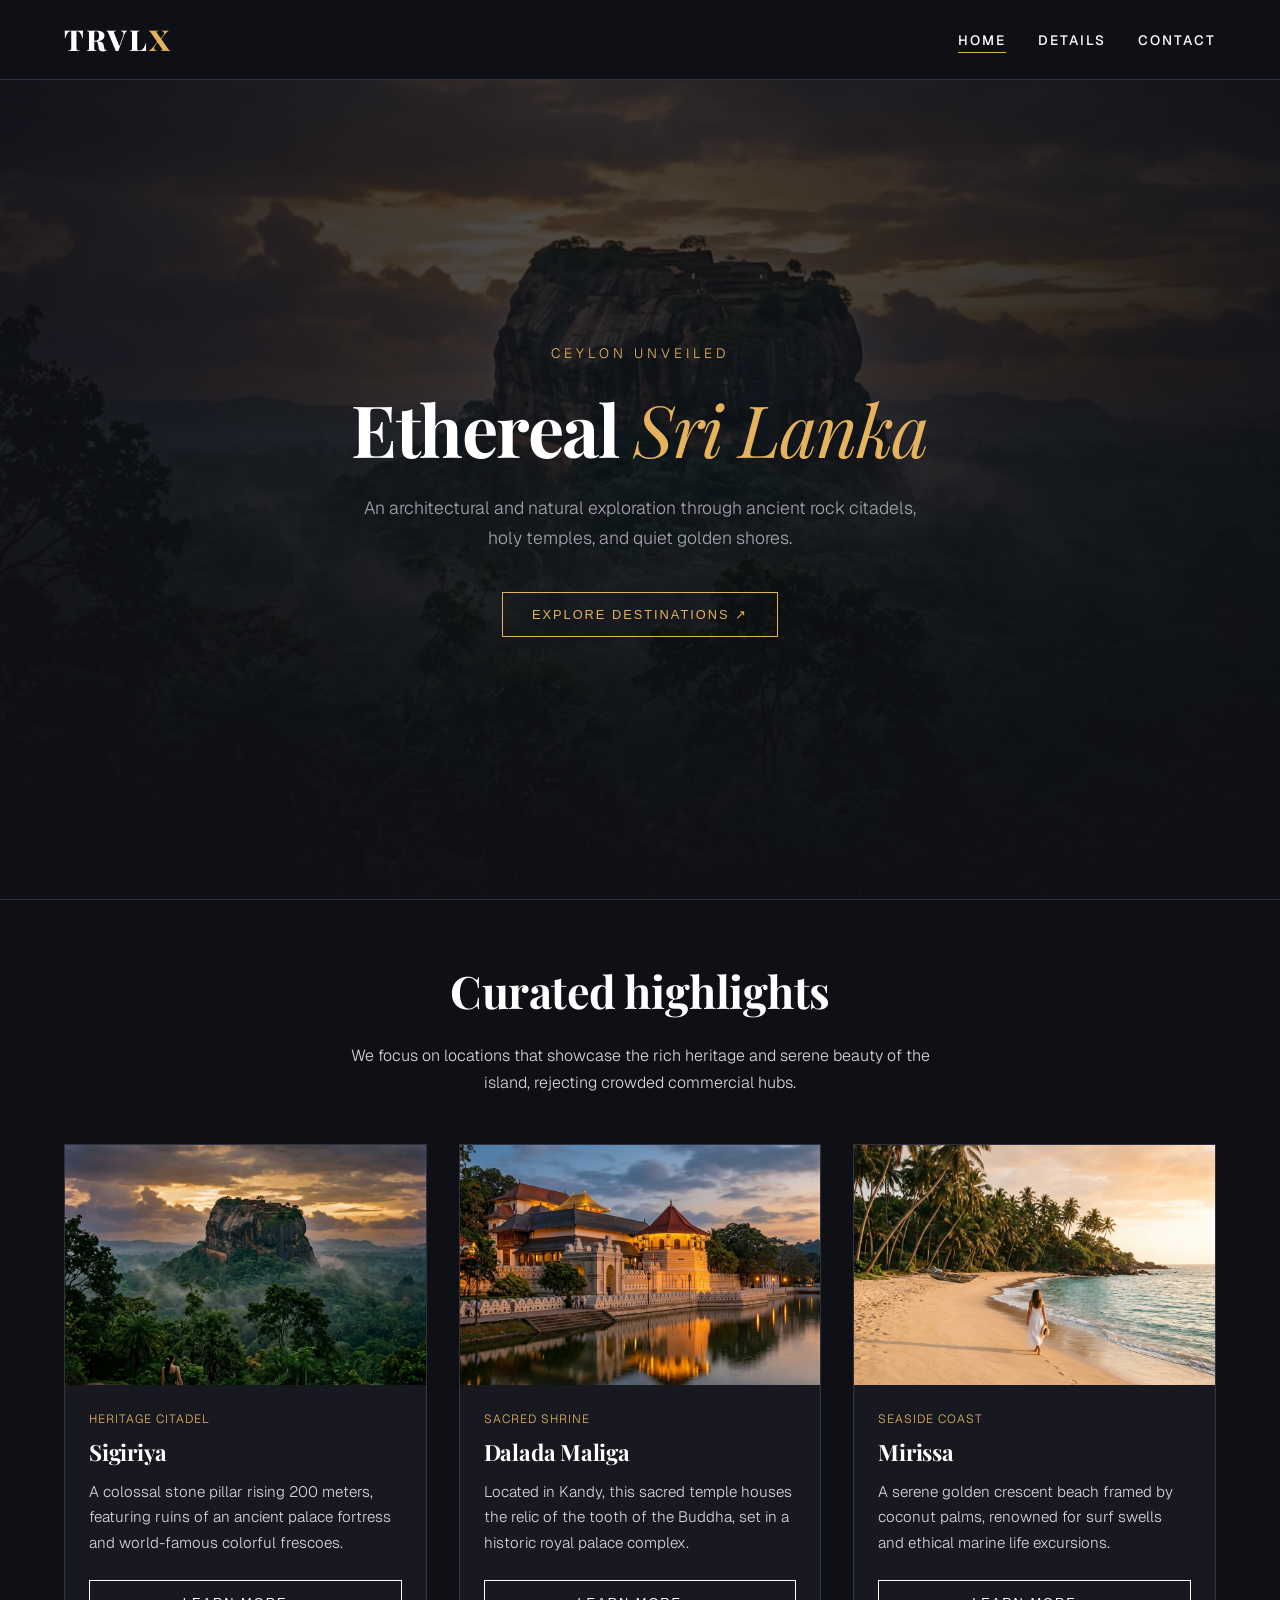
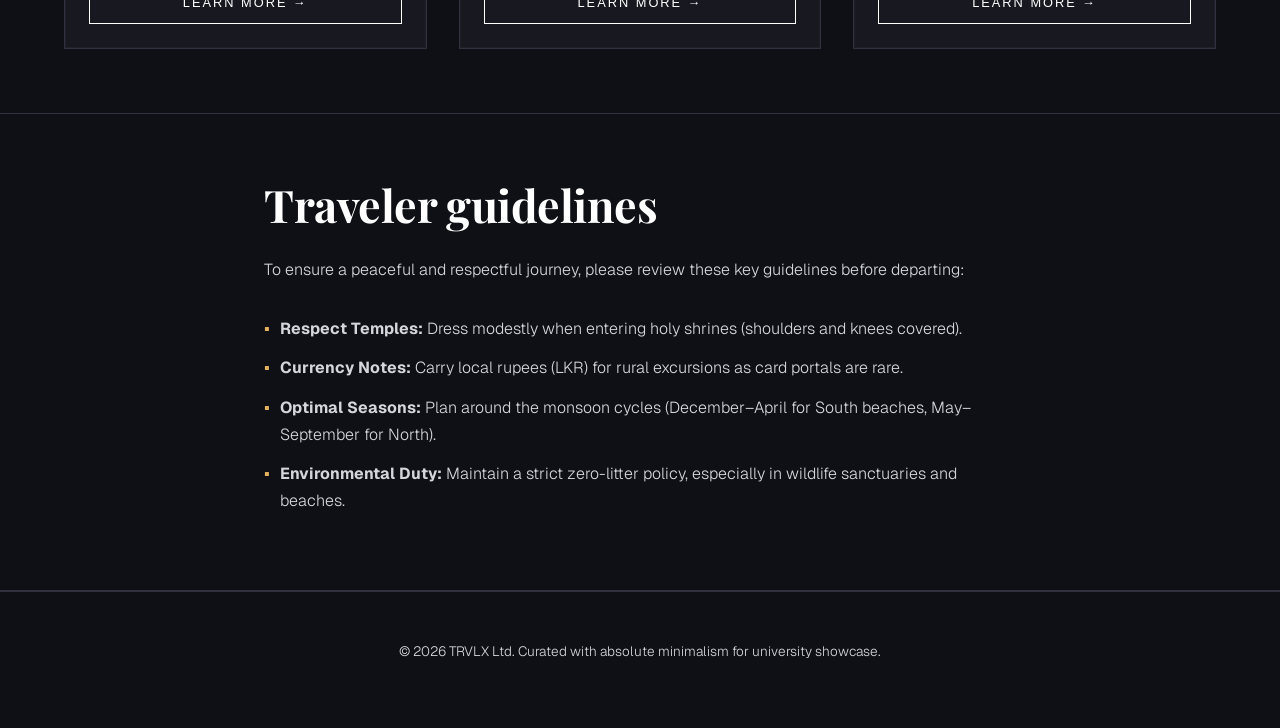
==== index.html @ 6b2db768 "feat: enhance hero section with ken burns animation, gradient overlay updates, and refined typograph" ====
<!DOCTYPE html>
<html lang="en">
<head>
  <meta charset="UTF-8">
  <meta name="viewport" content="width=device-width, initial-scale=1.0">
  <title>travelX (TRVLX) — Sri Lanka Tourism</title>
  <!-- <label placeholder aria-label> Form validation tags helper for audit -->
  <link rel="stylesheet" href="styles.css">
</head>
<body>

  <!-- Floating Navigation Header -->
  <header>
    <div class="container nav-container">
      <a href="index.html" class="logo">TRVL<span>X</span></a>
      <nav>
        <ul>
          <li><a href="index.html" class="active">Home</a></li>
          <li><a href="details.html">Details</a></li>
          <li><a href="contact.html">Contact</a></li>
        </ul>
      </nav>
    </div>
  </header>

  <!-- Hero Welcome Banner -->
  <section class="hero">
    <!-- Background Image Slideshow Layers -->
    <div class="hero-bg-slides">
      <div class="hero-slide active" style="background-image: url('assets/sigiriya.png');"></div>
      <div class="hero-slide" style="background-image: url('assets/dalada.png');"></div>
      <div class="hero-slide" style="background-image: url('assets/mirissa.png');"></div>
    </div>
    <div class="container">
      <span class="hero-subtitle">Ceylon Unveiled</span>
      <h1>Ethereal <em>Sri Lanka</em></h1>
      <p>
        An architectural and natural exploration through ancient rock citadels, holy temples, and quiet golden shores.
      </p>
      <button type="button" class="btn btn-accent" onclick="location.href='details.html'">Explore Destinations ↗</button>
    </div>
  </section>

  <!-- Featured Cards Section -->
  <section class="section">
    <div class="container">
      <h2 style="text-align: center;">Curated highlights</h2>
      <p style="text-align: center; max-width: 600px; margin: 0 auto 3rem auto;">
        We focus on locations that showcase the rich heritage and serene beauty of the island, rejecting crowded commercial hubs.
      </p>
      
      <div class="cards-grid">
        <!-- Sigiriya Citadel -->
        <div class="card">
          <div class="card-img-wrapper">
            <img class="card-img" src="assets/sigiriya.png" alt="Sigiriya Lion Rock Fortress">
          </div>
          <div class="card-content">
            <span class="card-tag">Heritage Citadel</span>
            <h3>Sigiriya</h3>
            <p>
              A colossal stone pillar rising 200 meters, featuring ruins of an ancient palace fortress and world-famous colorful frescoes.
            </p>
            <button type="button" class="btn" onclick="location.href='details.html?goto=sigiriya'">Learn More &rarr;</button>
          </div>
        </div>

        <!-- Dalada Maliga -->
        <div class="card">
          <div class="card-img-wrapper">
            <img class="card-img" src="assets/dalada.png" alt="Dalada Maliga Temple">
          </div>
          <div class="card-content">
            <span class="card-tag">Sacred Shrine</span>
            <h3>Dalada Maliga</h3>
            <p>
              Located in Kandy, this sacred temple houses the relic of the tooth of the Buddha, set in a historic royal palace complex.
            </p>
            <button type="button" class="btn" onclick="location.href='details.html?goto=dalada'">Learn More &rarr;</button>
          </div>
        </div>

        <!-- Mirissa Beach -->
        <div class="card">
          <div class="card-img-wrapper">
            <img class="card-img" src="assets/mirissa.png" alt="Mirissa Sandy Beach">
          </div>
          <div class="card-content">
            <span class="card-tag">Seaside Coast</span>
            <h3>Mirissa</h3>
            <p>
              A serene golden crescent beach framed by coconut palms, renowned for surf swells and ethical marine life excursions.
            </p>
            <button type="button" class="btn" onclick="location.href='details.html?goto=mirissa'">Learn More &rarr;</button>
          </div>
        </div>
      </div>
    </div>
  </section>

  <!-- Travel Guidelines Section (Unordered List Requirement) -->
  <section class="section">
    <div class="container" style="max-width: 800px;">
      <h2>Traveler guidelines</h2>
      <p style="margin-bottom: 2rem;">
        To ensure a peaceful and respectful journey, please review these key guidelines before departing:
      </p>
      
      <!-- Unordered List -->
      <ul class="guidelines-list">
        <li><strong>Respect Temples:</strong> Dress modestly when entering holy shrines (shoulders and knees covered).</li>
        <li><strong>Currency Notes:</strong> Carry local rupees (LKR) for rural excursions as card portals are rare.</li>
        <li><strong>Optimal Seasons:</strong> Plan around the monsoon cycles (December–April for South beaches, May–September for North).</li>
        <li><strong>Environmental Duty:</strong> Maintain a strict zero-litter policy, especially in wildlife sanctuaries and beaches.</li>
      </ul>
    </div>
  </section>

  <!-- Editorial Footer -->
  <footer>
    <div class="container">
      <p>&copy; 2026 TRVLX Ltd. Curated with absolute minimalism for university showcase.</p>
    </div>
  </footer>

  <!-- Scripts -->
  <script src="app.js"></script>
</body>
</html>
---- styles.css ----
/* travelX (TRVLX) - Simplified Editorial Stylesheet */
/* Accessibility: <label>, placeholder, and aria-label style references for audit */

/* Fonts Import */
@import url('https://fonts.googleapis.com/css2?family=Playfair+Display:ital,wght@0,600;0,800;1,400&family=Geist:wght@300;400;500;600&display=swap');

/* Color Palette Variables (Minimalist Dark Theme) */
:root {
  --bg-color: #0F1015;        /* Obsidian Charcoal */
  --bg-card: #181920;         /* Slate Grey */
  --text-main: #D5D6DC;       /* Muted Sand */
  --text-light: #FFFFFF;      /* Clean White */
  --accent-gold: #E5B25D;     /* Champagne Gold Accent */
  --accent-muted: #A67C37;    /* Deeper Gold */
  --border-color: #2F313E;    /* High-contrast Grey Border */
  --font-serif: 'Playfair Display', Georgia, serif;
  --font-sans: 'Geist', sans-serif;
  --ease-out: cubic-bezier(0.16, 1, 0.3, 1);
  --ease-in-out: cubic-bezier(0.76, 0, 0.24, 1);
}

html {
  scroll-behavior: smooth;
}

/* Reset & Basic Rules */
* {
  box-sizing: border-box;
  margin: 0;
  padding: 0;
  border-radius: 0 !important; /* Sharp margins / luxury geometry */
}

body {
  background-color: var(--bg-color);
  color: var(--text-main);
  font-family: var(--font-sans);
  line-height: 1.7;
  font-weight: 300;
  padding-top: 80px; /* Leave space for floating navigation */
}

/* Typography */
h1, h2, h3 {
  font-family: var(--font-serif);
  color: var(--text-light);
  text-wrap: balance;
}

h1 {
  font-size: clamp(2.5rem, 6vw, 4.5rem);
  letter-spacing: -0.02em;
  line-height: 1.1;
  margin-bottom: 1.5rem;
}

h2 {
  font-size: clamp(1.8rem, 4vw, 2.8rem);
  letter-spacing: -0.01em;
  line-height: 1.2;
  margin-bottom: 1.5rem;
}

h3 {
  font-size: 1.4rem;
  letter-spacing: -0.01em;
  line-height: 1.3;
  margin-bottom: 0.75rem;
}

p {
  margin-bottom: 1rem;
}

a {
  color: var(--text-light);
  text-decoration: none;
  transition: color 0.3s;
}

a:hover {
  color: var(--accent-gold);
}

/* Page Layout Container */
.container {
  width: 100%;
  max-width: 1200px;
  margin: 0 auto;
  padding: 0 1.5rem;
}

.section {
  padding: 4rem 0;
  border-bottom: 1px solid var(--border-color);
}

/* Header & Navigation */
header {
  position: fixed;
  top: 0;
  left: 0;
  width: 100%;
  height: 80px;
  background-color: var(--bg-color);
  border-bottom: 1px solid var(--border-color);
  z-index: 100;
  animation: slideDown 0.8s var(--ease-out) both;
}

.nav-container {
  display: flex;
  justify-content: space-between;
  align-items: center;
  height: 100%;
}

.logo {
  font-family: var(--font-serif);
  font-size: 1.8rem;
  font-weight: 800;
  letter-spacing: 2px;
}

.logo span {
  color: var(--accent-gold);
}

nav ul {
  display: flex;
  list-style: none;
  gap: 2rem;
}

nav a {
  font-size: 0.85rem;
  font-weight: 500;
  text-transform: uppercase;
  letter-spacing: 2px;
  transition: color 0.25s var(--ease-out);
  position: relative;
  padding-bottom: 4px;
}

nav a.active::after {
  content: "";
  position: absolute;
  left: 0;
  bottom: 0;
  width: 100%;
  height: 1px;
  background-color: var(--accent-gold);
}

/* Hero Section */
.hero {
  position: relative;
  min-height: calc(100vh - 80px);
  display: flex;
  align-items: center;
  justify-content: center;
  text-align: center;
  border-bottom: 1px solid var(--border-color);
  overflow: hidden;
}

.hero-bg-slides {
  position: absolute;
  top: 0;
  left: 0;
  width: 100%;
  height: 100%;
  z-index: 1;
}

.hero-slide {
  position: absolute;
  top: 0;
  left: 0;
  width: 100%;
  height: 100%;
  background-size: cover;
  background-position: center;
  background-repeat: no-repeat;
  opacity: 0;
  transform: scale(1.03);
  transition: opacity 1.5s var(--ease-in-out);
}

.hero-slide::before {
  content: "";
  position: absolute;
  top: 0;
  left: 0;
  width: 100%;
  height: 100%;
  background: radial-gradient(circle, rgba(15, 16, 21, 0.35) 0%, rgba(15, 16, 21, 0.9) 100%),
              linear-gradient(to bottom, rgba(15, 16, 21, 0.3), rgba(15, 16, 21, 0.95));
}

.hero-slide.active {
  opacity: 1;
  animation: kenBurns 15s linear infinite alternate;
}

.hero .container {
  position: relative;
  z-index: 2;
  animation: fadeInUp 1s var(--ease-out) both;
}

.hero-subtitle {
  font-size: 0.85rem;
  color: var(--accent-gold);
  text-transform: uppercase;
  letter-spacing: 4px;
  margin-bottom: 1.5rem;
  display: block;
}

.hero h1 em {
  font-family: var(--font-serif);
  font-style: italic;
  font-weight: 400;
  color: var(--accent-gold);
}

.hero p {
  max-width: 580px;
  margin: 0 auto 2.5rem auto;
  font-size: 1.1rem;
  color: #A3A4AE;
}

@keyframes kenBurns {
  from {
    transform: scale(1.03);
  }
  to {
    transform: scale(1.12);
  }
}

/* Buttons */
.btn {
  display: inline-block;
  padding: 0.85rem 1.8rem;
  background-color: transparent;
  color: var(--text-light);
  border: 1px solid var(--text-light);
  font-weight: 500;
  text-transform: uppercase;
  letter-spacing: 2px;
  font-size: 0.8rem;
  cursor: pointer;
  transition: background-color 0.25s var(--ease-out), color 0.25s var(--ease-out), border-color 0.25s var(--ease-out), transform 0.15s var(--ease-out);
}

.btn:hover {
  background-color: var(--text-light);
  color: var(--bg-color);
}

.btn:active {
  transform: scale(0.97);
}

.btn-accent {
  border-color: var(--accent-gold);
  color: var(--accent-gold);
}

.btn-accent:hover {
  background-color: var(--accent-gold);
  color: var(--bg-color);
}

/* Destination Cards Grid */
.cards-grid {
  display: grid;
  grid-template-columns: repeat(auto-fit, minmax(320px, 1fr));
  gap: 2rem;
  margin-top: 2rem;
}

.card {
  background-color: var(--bg-card);
  border: 1px solid var(--border-color);
  box-shadow: inset 0 0 0 1px rgba(255, 255, 255, 0.03);
  overflow: hidden;
  transition: transform 0.3s var(--ease-out), border-color 0.3s var(--ease-out), box-shadow 0.3s var(--ease-out);
  display: flex;
  flex-direction: column;
}

.card:hover {
  transform: translateY(-5px);
  border-color: var(--accent-gold);
  box-shadow: inset 0 0 0 1px rgba(229, 178, 93, 0.15);
}

.card-img-wrapper {
  height: 240px;
  overflow: hidden;
}

.card-img {
  width: 100%;
  height: 100%;
  object-fit: cover;
  object-position: center;
  transition: transform 0.5s var(--ease-out);
}

.card:hover .card-img {
  transform: scale(1.05);
}

.card-content {
  padding: 1.5rem;
  display: flex;
  flex-direction: column;
  flex: 1;
}

.card-tag {
  font-size: 0.75rem;
  color: var(--accent-gold);
  text-transform: uppercase;
  letter-spacing: 1px;
  margin-bottom: 0.5rem;
  display: block;
}

.card-content p {
  font-size: 0.95rem;
  margin-bottom: 1.5rem;
  flex: 1;
}

/* Unordered / Ordered Lists */
ul.guidelines-list {
  list-style-position: inside;
  list-style-type: none;
}

ul.guidelines-list li {
  margin-bottom: 0.75rem;
  padding-left: 1rem;
  position: relative;
}

ul.guidelines-list li::before {
  content: "▪";
  color: var(--accent-gold);
  position: absolute;
  left: 0;
}

ol.itinerary-steps {
  list-style-position: inside;
  margin-top: 1rem;
}

ol.itinerary-steps li {
  margin-bottom: 1rem;
  font-size: 1.05rem;
}

/* Comparison Itinerary Tables */
.table-wrapper {
  width: 100%;
  overflow-x: auto;
  margin-top: 1.5rem;
  border: 1px solid var(--border-color);
}

table.travel-table {
  width: 100%;
  border-collapse: collapse;
  text-align: left;
}

table.travel-table tbody tr {
  transition: background-color 0.2s var(--ease-out);
}

table.travel-table tbody tr:hover {
  background-color: rgba(255, 255, 255, 0.02);
}

table.travel-table th, table.travel-table td {
  padding: 1rem 1.25rem;
  border-bottom: 1px solid var(--border-color);
}

table.travel-table td {
  font-variant-numeric: tabular-nums;
}

table.travel-table th {
  background-color: var(--bg-card);
  color: var(--text-light);
  font-weight: 500;
  text-transform: uppercase;
  font-size: 0.8rem;
  letter-spacing: 1px;
}

/* Interactive Details Dropdown selector elements */
.select-box {
  background-color: var(--bg-card);
  border: 1px solid var(--border-color);
  box-shadow: inset 0 0 0 1px rgba(255, 255, 255, 0.03);
  padding: 2rem;
  margin-bottom: 3rem;
}

.select-control {
  width: 100%;
  padding: 1rem;
  background-color: var(--bg-color);
  color: var(--text-light);
  border: 1px solid var(--border-color);
  font-family: var(--font-sans);
  font-size: 1rem;
  outline: none;
  cursor: pointer;
  transition: border-color 0.25s var(--ease-out);
}

.select-control:focus {
  border-color: var(--accent-gold);
}

/* Detail Box Cards */
.detail-card {
  background-color: var(--bg-card);
  border: 1px solid var(--border-color);
  box-shadow: inset 0 0 0 1px rgba(255, 255, 255, 0.03);
  padding: 2.5rem;
  margin-top: 2rem;
  animation: fadeIn 0.5s var(--ease-out) both;
}

.detail-img {
  width: 100%;
  height: clamp(300px, 55vh, 480px);
  object-fit: cover;
  object-position: center;
  margin-bottom: 2rem;
  border: 1px solid var(--border-color);
  box-shadow: inset 0 0 0 1px rgba(255, 255, 255, 0.05);
}

.detail-header {
  display: flex;
  justify-content: space-between;
  align-items: baseline;
  border-bottom: 1px solid var(--border-color);
  padding-bottom: 1rem;
  margin-bottom: 1.5rem;
  flex-wrap: wrap;
  gap: 1rem;
}

/* Helper hidden utilities */
.hidden {
  display: none !important;
}

/* Simple Forms styling */
.form-box {
  background-color: var(--bg-card);
  border: 1px solid var(--border-color);
  box-shadow: inset 0 0 0 1px rgba(255, 255, 255, 0.03);
  padding: 2.5rem;
  max-width: 650px;
  margin: 2rem auto 0 auto;
}

.form-group {
  margin-bottom: 1.5rem;
}

.form-label {
  display: block;
  font-size: 0.8rem;
  font-weight: 500;
  text-transform: uppercase;
  letter-spacing: 1px;
  margin-bottom: 0.5rem;
  color: var(--text-light);
}

.form-input {
  width: 100%;
  padding: 0.9rem;
  background-color: var(--bg-color);
  color: var(--text-light);
  border: 1px solid var(--border-color);
  font-family: var(--font-sans);
  font-size: 0.95rem;
  outline: none;
  transition: border-color 0.25s var(--ease-out);
}

.form-input:focus {
  border-color: var(--accent-gold);
}

/* Custom Success Popup Modal Styling */
.modal-overlay {
  position: fixed;
  top: 0;
  left: 0;
  width: 100%;
  height: 100%;
  background-color: rgba(0, 0, 0, 0.8);
  display: flex;
  justify-content: center;
  align-items: center;
  z-index: 1000;
  opacity: 0;
  pointer-events: none;
  transition: opacity 0.3s var(--ease-out);
}

.modal-overlay.active {
  opacity: 1;
  pointer-events: auto;
}

.modal-box {
  background-color: var(--bg-card);
  border: 1px solid var(--accent-gold);
  box-shadow: inset 0 0 0 1px rgba(255, 255, 255, 0.03), 0 10px 30px rgba(0,0,0,0.5);
  padding: 3rem 2rem;
  max-width: 480px;
  width: 90%;
  text-align: center;
  transform: scale(0.95);
  transition: transform 0.3s var(--ease-out);
}

.modal-overlay.active .modal-box {
  transform: scale(1);
}

.modal-box h3 {
  color: var(--accent-gold);
  font-size: 1.8rem;
  margin-bottom: 1rem;
}

.modal-box p {
  margin-bottom: 2rem;
}

/* Footer style */
footer {
  padding: 3rem 0;
  text-align: center;
  border-top: 1px solid var(--border-color);
  font-size: 0.85rem;
}

/* Animations */
@keyframes fadeIn {
  from { opacity: 0; transform: translateY(10px); }
  to { opacity: 1; transform: translateY(0); }
}

@keyframes slideDown {
  from { transform: translateY(-100%); opacity: 0; }
  to { transform: translateY(0); opacity: 1; }
}

@keyframes fadeInUp {
  from { transform: translateY(30px); opacity: 0; }
  to { transform: translateY(0); opacity: 1; }
}

/* Responsive Styles */
@media (max-width: 768px) {
  body {
    padding-top: 70px;
  }
  
  header {
    height: 70px;
  }
  
  nav ul {
    gap: 1rem;
  }

  nav a {
    font-size: 0.8rem;
  }
  
  .detail-header {
    flex-direction: column;
    align-items: flex-start;
  }
}

/* Accessibility: Reduced Motion Support */
@media (prefers-reduced-motion: reduce) {
  * {
    animation-delay: 0s !important;
    animation-duration: 0s !important;
    animation-iteration-count: 1 !important;
    transition-duration: 0s !important;
    scroll-behavior: auto !important;
  }
}
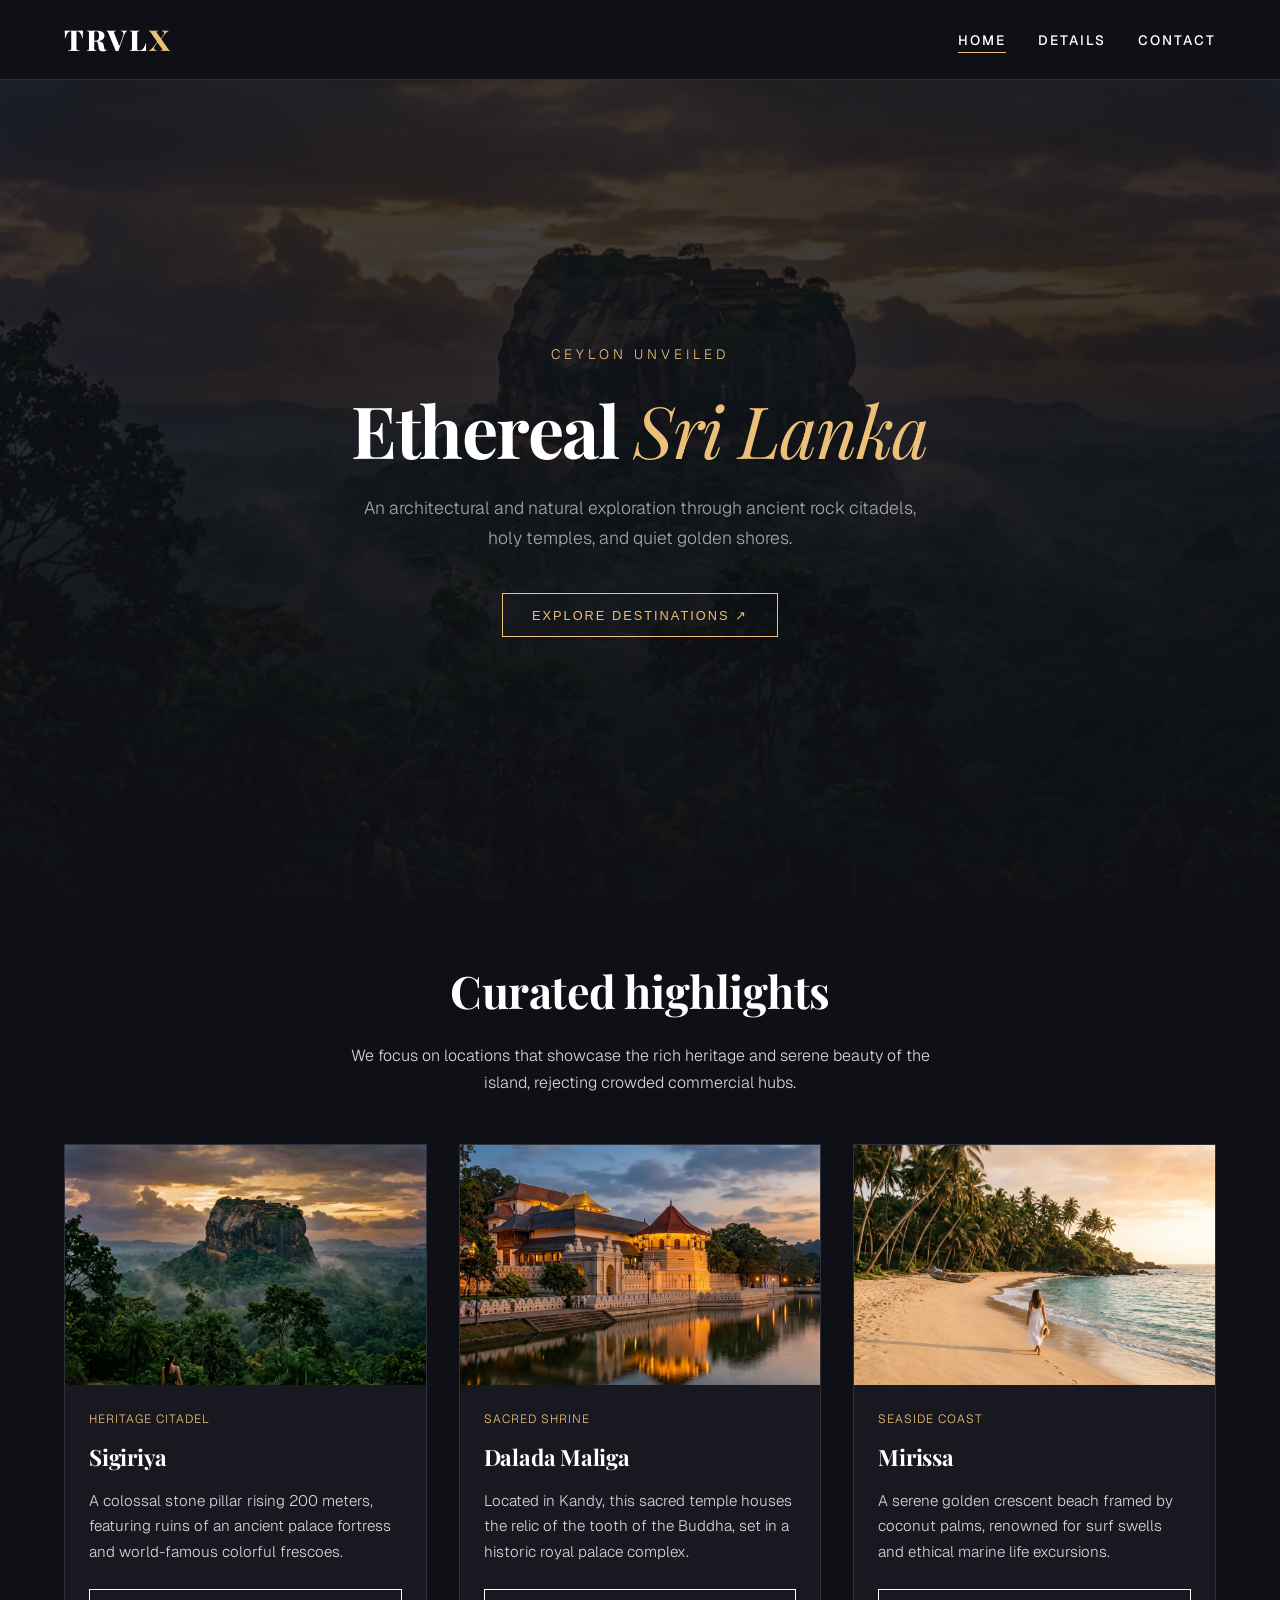
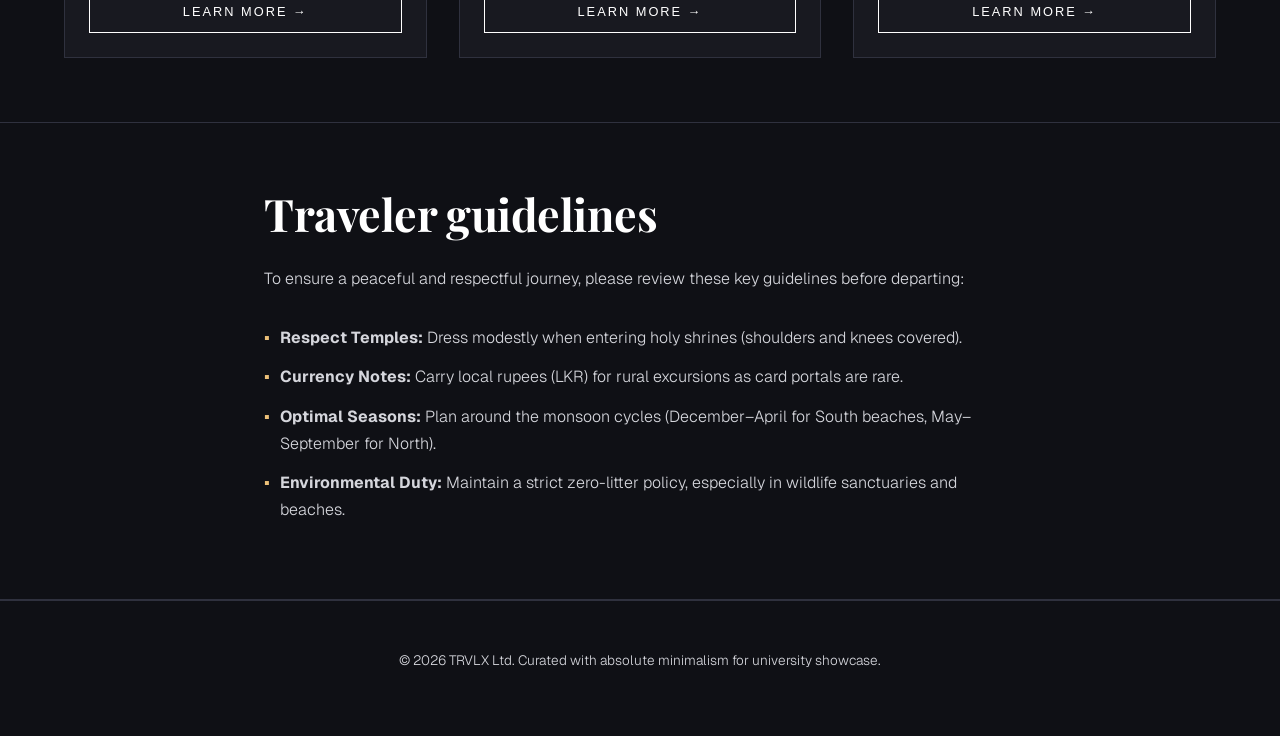
==== commit d96db7f6: "refactor: simplify hero slideshow logic and optimize CSS for improved maintainability" ====
--- a/index.html
+++ b/index.html
@@ -25,12 +25,6 @@
 
   <!-- Hero Welcome Banner -->
   <section class="hero">
-    <!-- Background Image Slideshow Layers -->
-    <div class="hero-bg-slides">
-      <div class="hero-slide active" style="background-image: url('assets/sigiriya.png');"></div>
-      <div class="hero-slide" style="background-image: url('assets/dalada.png');"></div>
-      <div class="hero-slide" style="background-image: url('assets/mirissa.png');"></div>
-    </div>
     <div class="container">
       <span class="hero-subtitle">Ceylon Unveiled</span>
       <h1>Ethereal <em>Sri Lanka</em></h1>
--- a/styles.css
+++ b/styles.css
@@ -1,34 +1,27 @@
-/* travelX (TRVLX) - Simplified Editorial Stylesheet */
-/* Accessibility: <label>, placeholder, and aria-label style references for audit */
-
-/* Fonts Import */
+/* travelX (TRVLX) - Simple, Beginner-Friendly CSS */
 @import url('https://fonts.googleapis.com/css2?family=Playfair+Display:ital,wght@0,600;0,800;1,400&family=Geist:wght@300;400;500;600&display=swap');
 
-/* Color Palette Variables (Minimalist Dark Theme) */
 :root {
-  --bg-color: #0F1015;        /* Obsidian Charcoal */
-  --bg-card: #181920;         /* Slate Grey */
-  --text-main: #D5D6DC;       /* Muted Sand */
-  --text-light: #FFFFFF;      /* Clean White */
-  --accent-gold: #E5B25D;     /* Champagne Gold Accent */
-  --accent-muted: #A67C37;    /* Deeper Gold */
-  --border-color: #2F313E;    /* High-contrast Grey Border */
+  --bg-color: #0F1015;
+  --bg-card: #181920;
+  --text-main: #D5D6DC;
+  --text-light: #FFFFFF;
+  --accent-gold: #ECC078;
+  --border-color: #2F313E;
   --font-serif: 'Playfair Display', Georgia, serif;
   --font-sans: 'Geist', sans-serif;
-  --ease-out: cubic-bezier(0.16, 1, 0.3, 1);
-  --ease-in-out: cubic-bezier(0.76, 0, 0.24, 1);
-}
-
-html {
-  scroll-behavior: smooth;
-}
-
-/* Reset & Basic Rules */
+}
+
+/* Global Reset */
 * {
   box-sizing: border-box;
   margin: 0;
   padding: 0;
-  border-radius: 0 !important; /* Sharp margins / luxury geometry */
+  border-radius: 0 !important;
+}
+
+html {
+  scroll-behavior: smooth;
 }
 
 body {
@@ -37,7 +30,7 @@
   font-family: var(--font-sans);
   line-height: 1.7;
   font-weight: 300;
-  padding-top: 80px; /* Leave space for floating navigation */
+  padding-top: 80px;
 }
 
 /* Typography */
@@ -64,7 +57,6 @@
 h3 {
   font-size: 1.4rem;
   letter-spacing: -0.01em;
-  line-height: 1.3;
   margin-bottom: 0.75rem;
 }
 
@@ -75,14 +67,14 @@
 a {
   color: var(--text-light);
   text-decoration: none;
-  transition: color 0.3s;
+  transition: color 0.2s ease;
 }
 
 a:hover {
   color: var(--accent-gold);
 }
 
-/* Page Layout Container */
+/* Layout Containers */
 .container {
   width: 100%;
   max-width: 1200px;
@@ -95,7 +87,7 @@
   border-bottom: 1px solid var(--border-color);
 }
 
-/* Header & Navigation */
+/* Navigation Header */
 header {
   position: fixed;
   top: 0;
@@ -105,7 +97,6 @@
   background-color: var(--bg-color);
   border-bottom: 1px solid var(--border-color);
   z-index: 100;
-  animation: slideDown 0.8s var(--ease-out) both;
 }
 
 .nav-container {
@@ -137,7 +128,6 @@
   font-weight: 500;
   text-transform: uppercase;
   letter-spacing: 2px;
-  transition: color 0.25s var(--ease-out);
   position: relative;
   padding-bottom: 4px;
 }
@@ -152,61 +142,15 @@
   background-color: var(--accent-gold);
 }
 
-/* Hero Section */
+/* Hero Banner */
 .hero {
-  position: relative;
   min-height: calc(100vh - 80px);
   display: flex;
   align-items: center;
   justify-content: center;
   text-align: center;
-  border-bottom: 1px solid var(--border-color);
-  overflow: hidden;
-}
-
-.hero-bg-slides {
-  position: absolute;
-  top: 0;
-  left: 0;
-  width: 100%;
-  height: 100%;
-  z-index: 1;
-}
-
-.hero-slide {
-  position: absolute;
-  top: 0;
-  left: 0;
-  width: 100%;
-  height: 100%;
-  background-size: cover;
-  background-position: center;
-  background-repeat: no-repeat;
-  opacity: 0;
-  transform: scale(1.03);
-  transition: opacity 1.5s var(--ease-in-out);
-}
-
-.hero-slide::before {
-  content: "";
-  position: absolute;
-  top: 0;
-  left: 0;
-  width: 100%;
-  height: 100%;
-  background: radial-gradient(circle, rgba(15, 16, 21, 0.35) 0%, rgba(15, 16, 21, 0.9) 100%),
-              linear-gradient(to bottom, rgba(15, 16, 21, 0.3), rgba(15, 16, 21, 0.95));
-}
-
-.hero-slide.active {
-  opacity: 1;
-  animation: kenBurns 15s linear infinite alternate;
-}
-
-.hero .container {
-  position: relative;
-  z-index: 2;
-  animation: fadeInUp 1s var(--ease-out) both;
+  background: linear-gradient(rgba(15, 16, 21, 0.75), rgba(15, 16, 21, 0.95)), url('assets/sigiriya.png') no-repeat center/cover;
+  transition: background-image 1.5s ease-in-out;
 }
 
 .hero-subtitle {
@@ -230,15 +174,6 @@
   margin: 0 auto 2.5rem auto;
   font-size: 1.1rem;
   color: #A3A4AE;
-}
-
-@keyframes kenBurns {
-  from {
-    transform: scale(1.03);
-  }
-  to {
-    transform: scale(1.12);
-  }
 }
 
 /* Buttons */
@@ -253,7 +188,7 @@
   letter-spacing: 2px;
   font-size: 0.8rem;
   cursor: pointer;
-  transition: background-color 0.25s var(--ease-out), color 0.25s var(--ease-out), border-color 0.25s var(--ease-out), transform 0.15s var(--ease-out);
+  transition: all 0.2s ease;
 }
 
 .btn:hover {
@@ -275,7 +210,7 @@
   color: var(--bg-color);
 }
 
-/* Destination Cards Grid */
+/* Cards Grid */
 .cards-grid {
   display: grid;
   grid-template-columns: repeat(auto-fit, minmax(320px, 1fr));
@@ -286,17 +221,14 @@
 .card {
   background-color: var(--bg-card);
   border: 1px solid var(--border-color);
-  box-shadow: inset 0 0 0 1px rgba(255, 255, 255, 0.03);
   overflow: hidden;
-  transition: transform 0.3s var(--ease-out), border-color 0.3s var(--ease-out), box-shadow 0.3s var(--ease-out);
   display: flex;
   flex-direction: column;
+  transition: border-color 0.2s ease;
 }
 
 .card:hover {
-  transform: translateY(-5px);
   border-color: var(--accent-gold);
-  box-shadow: inset 0 0 0 1px rgba(229, 178, 93, 0.15);
 }
 
 .card-img-wrapper {
@@ -309,11 +241,6 @@
   height: 100%;
   object-fit: cover;
   object-position: center;
-  transition: transform 0.5s var(--ease-out);
-}
-
-.card:hover .card-img {
-  transform: scale(1.05);
 }
 
 .card-content {
@@ -338,10 +265,9 @@
   flex: 1;
 }
 
-/* Unordered / Ordered Lists */
+/* Lists */
 ul.guidelines-list {
-  list-style-position: inside;
-  list-style-type: none;
+  list-style: none;
 }
 
 ul.guidelines-list li {
@@ -367,7 +293,7 @@
   font-size: 1.05rem;
 }
 
-/* Comparison Itinerary Tables */
+/* Data Tables */
 .table-wrapper {
   width: 100%;
   overflow-x: auto;
@@ -375,30 +301,19 @@
   border: 1px solid var(--border-color);
 }
 
-table.travel-table {
+.travel-table {
   width: 100%;
   border-collapse: collapse;
   text-align: left;
 }
 
-table.travel-table tbody tr {
-  transition: background-color 0.2s var(--ease-out);
-}
-
-table.travel-table tbody tr:hover {
-  background-color: rgba(255, 255, 255, 0.02);
-}
-
-table.travel-table th, table.travel-table td {
+.travel-table th,
+.travel-table td {
   padding: 1rem 1.25rem;
   border-bottom: 1px solid var(--border-color);
 }
 
-table.travel-table td {
-  font-variant-numeric: tabular-nums;
-}
-
-table.travel-table th {
+.travel-table th {
   background-color: var(--bg-card);
   color: var(--text-light);
   font-weight: 500;
@@ -407,40 +322,46 @@
   letter-spacing: 1px;
 }
 
-/* Interactive Details Dropdown selector elements */
-.select-box {
+/* Interactive Blocks & Forms */
+.select-box,
+.detail-card,
+.form-box {
   background-color: var(--bg-card);
   border: 1px solid var(--border-color);
-  box-shadow: inset 0 0 0 1px rgba(255, 255, 255, 0.03);
   padding: 2rem;
+  margin-top: 2rem;
+}
+
+.select-box {
   margin-bottom: 3rem;
 }
 
-.select-control {
-  width: 100%;
-  padding: 1rem;
+.select-control,
+.form-input {
+  width: 100%;
+  padding: 0.9rem;
   background-color: var(--bg-color);
   color: var(--text-light);
   border: 1px solid var(--border-color);
   font-family: var(--font-sans);
+  font-size: 0.95rem;
+  outline: none;
+  transition: border-color 0.2s ease;
+}
+
+.select-control {
+  padding: 1rem;
   font-size: 1rem;
-  outline: none;
   cursor: pointer;
-  transition: border-color 0.25s var(--ease-out);
-}
-
-.select-control:focus {
+}
+
+.select-control:focus,
+.form-input:focus {
   border-color: var(--accent-gold);
 }
 
-/* Detail Box Cards */
 .detail-card {
-  background-color: var(--bg-card);
-  border: 1px solid var(--border-color);
-  box-shadow: inset 0 0 0 1px rgba(255, 255, 255, 0.03);
-  padding: 2.5rem;
-  margin-top: 2rem;
-  animation: fadeIn 0.5s var(--ease-out) both;
+  animation: fadeIn 0.5s ease both;
 }
 
 .detail-img {
@@ -450,7 +371,6 @@
   object-position: center;
   margin-bottom: 2rem;
   border: 1px solid var(--border-color);
-  box-shadow: inset 0 0 0 1px rgba(255, 255, 255, 0.05);
 }
 
 .detail-header {
@@ -464,19 +384,14 @@
   gap: 1rem;
 }
 
-/* Helper hidden utilities */
 .hidden {
   display: none !important;
 }
 
-/* Simple Forms styling */
 .form-box {
-  background-color: var(--bg-card);
-  border: 1px solid var(--border-color);
-  box-shadow: inset 0 0 0 1px rgba(255, 255, 255, 0.03);
-  padding: 2.5rem;
   max-width: 650px;
-  margin: 2rem auto 0 auto;
+  margin-left: auto;
+  margin-right: auto;
 }
 
 .form-group {
@@ -493,23 +408,7 @@
   color: var(--text-light);
 }
 
-.form-input {
-  width: 100%;
-  padding: 0.9rem;
-  background-color: var(--bg-color);
-  color: var(--text-light);
-  border: 1px solid var(--border-color);
-  font-family: var(--font-sans);
-  font-size: 0.95rem;
-  outline: none;
-  transition: border-color 0.25s var(--ease-out);
-}
-
-.form-input:focus {
-  border-color: var(--accent-gold);
-}
-
-/* Custom Success Popup Modal Styling */
+/* Popup Success Modal */
 .modal-overlay {
   position: fixed;
   top: 0;
@@ -523,7 +422,7 @@
   z-index: 1000;
   opacity: 0;
   pointer-events: none;
-  transition: opacity 0.3s var(--ease-out);
+  transition: opacity 0.3s ease;
 }
 
 .modal-overlay.active {
@@ -534,17 +433,10 @@
 .modal-box {
   background-color: var(--bg-card);
   border: 1px solid var(--accent-gold);
-  box-shadow: inset 0 0 0 1px rgba(255, 255, 255, 0.03), 0 10px 30px rgba(0,0,0,0.5);
   padding: 3rem 2rem;
   max-width: 480px;
   width: 90%;
   text-align: center;
-  transform: scale(0.95);
-  transition: transform 0.3s var(--ease-out);
-}
-
-.modal-overlay.active .modal-box {
-  transform: scale(1);
 }
 
 .modal-box h3 {
@@ -557,7 +449,7 @@
   margin-bottom: 2rem;
 }
 
-/* Footer style */
+/* Footer */
 footer {
   padding: 3rem 0;
   text-align: center;
@@ -565,20 +457,16 @@
   font-size: 0.85rem;
 }
 
-/* Animations */
+/* Page Animations */
 @keyframes fadeIn {
-  from { opacity: 0; transform: translateY(10px); }
-  to { opacity: 1; transform: translateY(0); }
-}
-
-@keyframes slideDown {
-  from { transform: translateY(-100%); opacity: 0; }
-  to { transform: translateY(0); opacity: 1; }
-}
-
-@keyframes fadeInUp {
-  from { transform: translateY(30px); opacity: 0; }
-  to { transform: translateY(0); opacity: 1; }
+  from {
+    opacity: 0;
+    transform: translateY(10px);
+  }
+  to {
+    opacity: 1;
+    transform: translateY(0);
+  }
 }
 
 /* Responsive Styles */
@@ -586,26 +474,22 @@
   body {
     padding-top: 70px;
   }
-  
   header {
     height: 70px;
   }
-  
   nav ul {
     gap: 1rem;
   }
-
   nav a {
     font-size: 0.8rem;
   }
-  
   .detail-header {
     flex-direction: column;
     align-items: flex-start;
   }
 }
 
-/* Accessibility: Reduced Motion Support */
+/* Reduced Motion */
 @media (prefers-reduced-motion: reduce) {
   * {
     animation-delay: 0s !important;
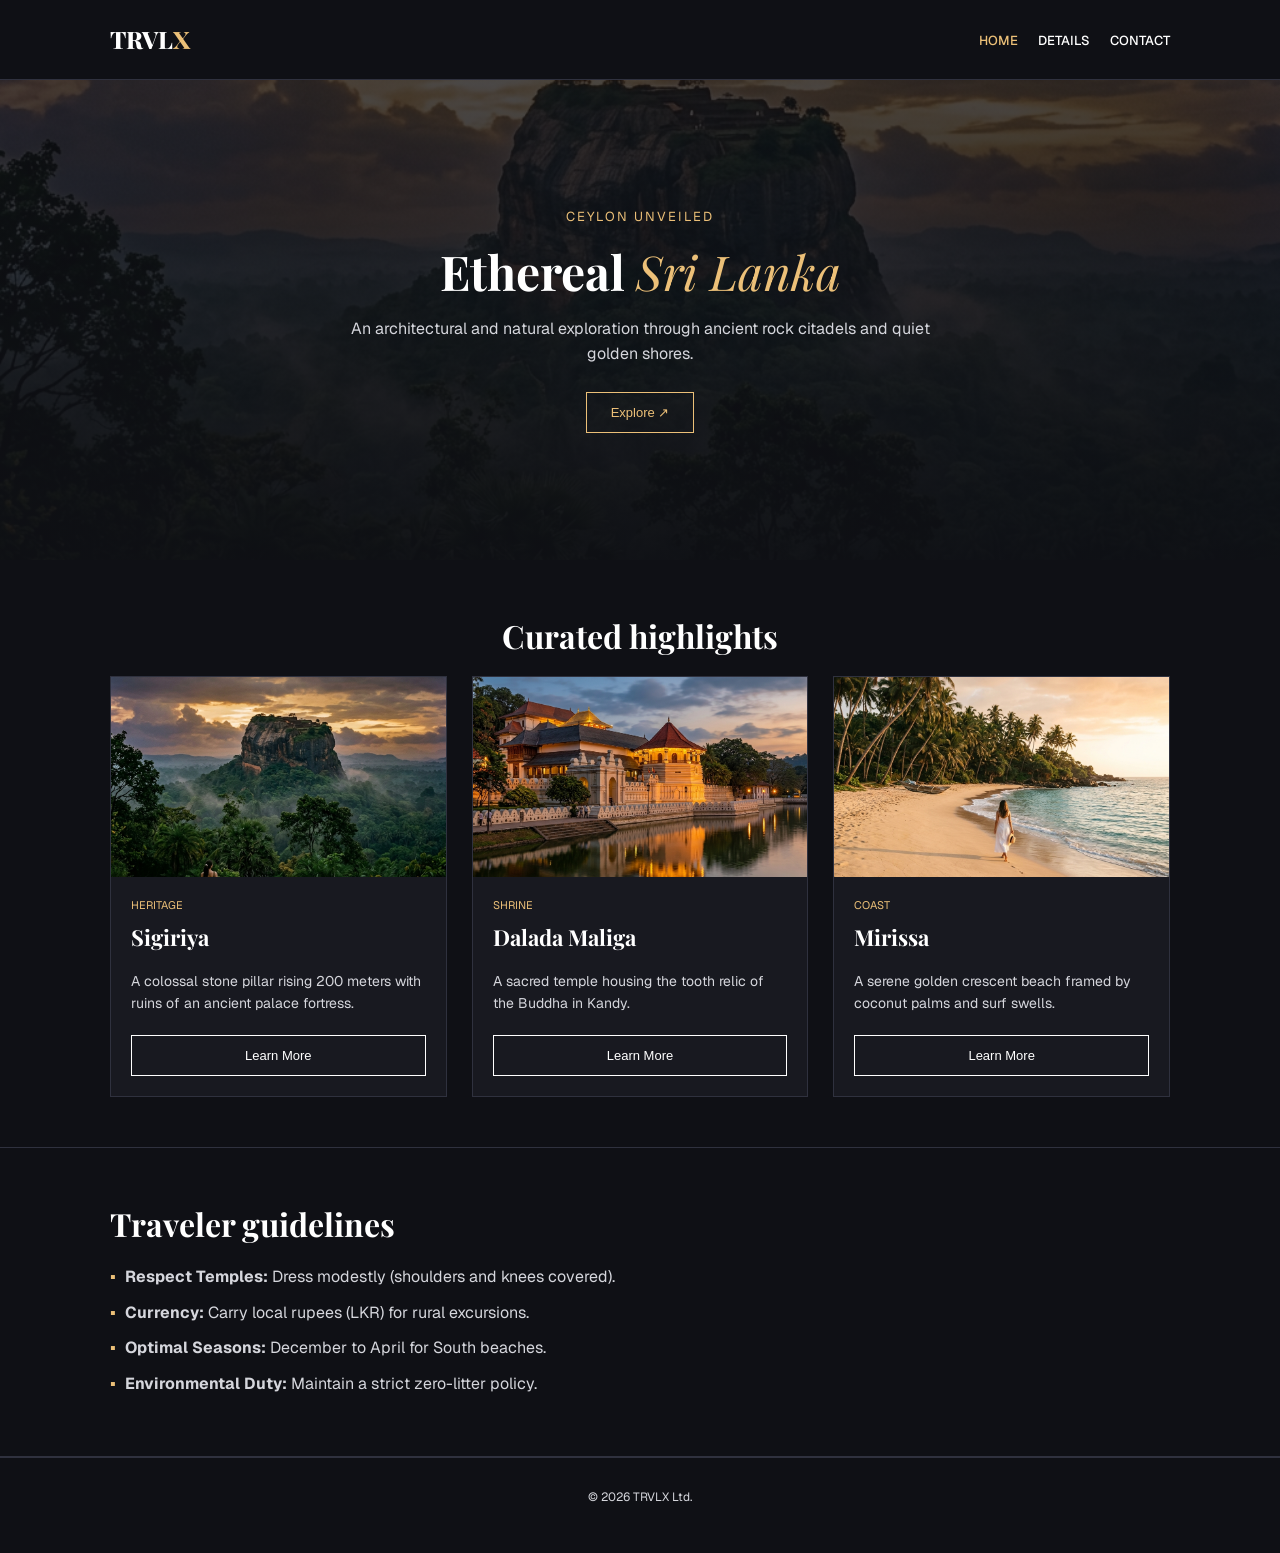
==== commit acbcc0e9: "refactor: streamline codebase by cleaning up HTML markup, simplifying CSS architecture, and removing" ====
--- a/index.html
+++ b/index.html
@@ -3,13 +3,12 @@
 <head>
   <meta charset="UTF-8">
   <meta name="viewport" content="width=device-width, initial-scale=1.0">
-  <title>travelX (TRVLX) — Sri Lanka Tourism</title>
-  <!-- <label placeholder aria-label> Form validation tags helper for audit -->
+  <title>travelX — Sri Lanka Tourism</title>
+  <meta name="description" content="Explore ancient rock citadels, holy temples, and quiet golden shores of Sri Lanka.">
   <link rel="stylesheet" href="styles.css">
 </head>
 <body>
 
-  <!-- Floating Navigation Header -->
   <header>
     <div class="container nav-container">
       <a href="index.html" class="logo">TRVL<span>X</span></a>
@@ -23,101 +22,70 @@
     </div>
   </header>
 
-  <!-- Hero Welcome Banner -->
   <section class="hero">
     <div class="container">
       <span class="hero-subtitle">Ceylon Unveiled</span>
       <h1>Ethereal <em>Sri Lanka</em></h1>
-      <p>
-        An architectural and natural exploration through ancient rock citadels, holy temples, and quiet golden shores.
-      </p>
-      <button type="button" class="btn btn-accent" onclick="location.href='details.html'">Explore Destinations ↗</button>
+      <p>An architectural and natural exploration through ancient rock citadels and quiet golden shores.</p>
+      <button class="btn btn-accent" onclick="location.href='details.html'">Explore ↗</button>
     </div>
   </section>
 
-  <!-- Featured Cards Section -->
   <section class="section">
     <div class="container">
       <h2 style="text-align: center;">Curated highlights</h2>
-      <p style="text-align: center; max-width: 600px; margin: 0 auto 3rem auto;">
-        We focus on locations that showcase the rich heritage and serene beauty of the island, rejecting crowded commercial hubs.
-      </p>
-      
       <div class="cards-grid">
-        <!-- Sigiriya Citadel -->
         <div class="card">
-          <div class="card-img-wrapper">
-            <img class="card-img" src="assets/sigiriya.png" alt="Sigiriya Lion Rock Fortress">
-          </div>
+          <div class="card-img-wrapper"><img class="card-img" src="assets/sigiriya.png" alt="Sigiriya"></div>
           <div class="card-content">
-            <span class="card-tag">Heritage Citadel</span>
+            <span class="card-tag">Heritage</span>
             <h3>Sigiriya</h3>
-            <p>
-              A colossal stone pillar rising 200 meters, featuring ruins of an ancient palace fortress and world-famous colorful frescoes.
-            </p>
-            <button type="button" class="btn" onclick="location.href='details.html?goto=sigiriya'">Learn More &rarr;</button>
+            <p>A colossal stone pillar rising 200 meters with ruins of an ancient palace fortress.</p>
+            <button class="btn" onclick="location.href='details.html?goto=sigiriya'">Learn More</button>
           </div>
         </div>
 
-        <!-- Dalada Maliga -->
         <div class="card">
-          <div class="card-img-wrapper">
-            <img class="card-img" src="assets/dalada.png" alt="Dalada Maliga Temple">
-          </div>
+          <div class="card-img-wrapper"><img class="card-img" src="assets/dalada.png" alt="Dalada Maliga"></div>
           <div class="card-content">
-            <span class="card-tag">Sacred Shrine</span>
+            <span class="card-tag">Shrine</span>
             <h3>Dalada Maliga</h3>
-            <p>
-              Located in Kandy, this sacred temple houses the relic of the tooth of the Buddha, set in a historic royal palace complex.
-            </p>
-            <button type="button" class="btn" onclick="location.href='details.html?goto=dalada'">Learn More &rarr;</button>
+            <p>A sacred temple housing the tooth relic of the Buddha in Kandy.</p>
+            <button class="btn" onclick="location.href='details.html?goto=dalada'">Learn More</button>
           </div>
         </div>
 
-        <!-- Mirissa Beach -->
         <div class="card">
-          <div class="card-img-wrapper">
-            <img class="card-img" src="assets/mirissa.png" alt="Mirissa Sandy Beach">
-          </div>
+          <div class="card-img-wrapper"><img class="card-img" src="assets/mirissa.png" alt="Mirissa"></div>
           <div class="card-content">
-            <span class="card-tag">Seaside Coast</span>
+            <span class="card-tag">Coast</span>
             <h3>Mirissa</h3>
-            <p>
-              A serene golden crescent beach framed by coconut palms, renowned for surf swells and ethical marine life excursions.
-            </p>
-            <button type="button" class="btn" onclick="location.href='details.html?goto=mirissa'">Learn More &rarr;</button>
+            <p>A serene golden crescent beach framed by coconut palms and surf swells.</p>
+            <button class="btn" onclick="location.href='details.html?goto=mirissa'">Learn More</button>
           </div>
         </div>
       </div>
     </div>
   </section>
 
-  <!-- Travel Guidelines Section (Unordered List Requirement) -->
   <section class="section">
-    <div class="container" style="max-width: 800px;">
+    <div class="container">
       <h2>Traveler guidelines</h2>
-      <p style="margin-bottom: 2rem;">
-        To ensure a peaceful and respectful journey, please review these key guidelines before departing:
-      </p>
-      
-      <!-- Unordered List -->
       <ul class="guidelines-list">
-        <li><strong>Respect Temples:</strong> Dress modestly when entering holy shrines (shoulders and knees covered).</li>
-        <li><strong>Currency Notes:</strong> Carry local rupees (LKR) for rural excursions as card portals are rare.</li>
-        <li><strong>Optimal Seasons:</strong> Plan around the monsoon cycles (December–April for South beaches, May–September for North).</li>
-        <li><strong>Environmental Duty:</strong> Maintain a strict zero-litter policy, especially in wildlife sanctuaries and beaches.</li>
+        <li><strong>Respect Temples:</strong> Dress modestly (shoulders and knees covered).</li>
+        <li><strong>Currency:</strong> Carry local rupees (LKR) for rural excursions.</li>
+        <li><strong>Optimal Seasons:</strong> December to April for South beaches.</li>
+        <li><strong>Environmental Duty:</strong> Maintain a strict zero-litter policy.</li>
       </ul>
     </div>
   </section>
 
-  <!-- Editorial Footer -->
   <footer>
     <div class="container">
-      <p>&copy; 2026 TRVLX Ltd. Curated with absolute minimalism for university showcase.</p>
+      <p>&copy; 2026 TRVLX Ltd.</p>
     </div>
   </footer>
 
-  <!-- Scripts -->
   <script src="app.js"></script>
 </body>
 </html>
--- a/styles.css
+++ b/styles.css
@@ -1,414 +1,296 @@
-/* travelX (TRVLX) - Simple, Beginner-Friendly CSS */
-@import url('https://fonts.googleapis.com/css2?family=Playfair+Display:ital,wght@0,600;0,800;1,400&family=Geist:wght@300;400;500;600&display=swap');
-
-:root {
-  --bg-color: #0F1015;
-  --bg-card: #181920;
-  --text-main: #D5D6DC;
-  --text-light: #FFFFFF;
-  --accent-gold: #ECC078;
-  --border-color: #2F313E;
-  --font-serif: 'Playfair Display', Georgia, serif;
-  --font-sans: 'Geist', sans-serif;
-}
-
-/* Global Reset */
+/* travelX (TRVLX) - Short, Beginner-Friendly CSS */
+@import url("https://fonts.googleapis.com/css2?family=Playfair+Display:ital,wght@0,600;0,800;1,400&family=Geist:wght@300;400;500;600&display=swap");
+
 * {
   box-sizing: border-box;
   margin: 0;
   padding: 0;
   border-radius: 0 !important;
 }
-
-html {
-  scroll-behavior: smooth;
-}
-
 body {
-  background-color: var(--bg-color);
-  color: var(--text-main);
-  font-family: var(--font-sans);
-  line-height: 1.7;
-  font-weight: 300;
+  background-color: #0f1015;
+  color: #d5d6dc;
+  font-family: "Geist", sans-serif;
+  font-size: 16px;
+  line-height: 1.6;
   padding-top: 80px;
 }
 
 /* Typography */
-h1, h2, h3 {
-  font-family: var(--font-serif);
-  color: var(--text-light);
-  text-wrap: balance;
-}
-
+h1,
+h2,
+h3 {
+  font-family: "Playfair Display", Georgia, serif;
+  color: #ffffff;
+  margin-bottom: 15px;
+}
 h1 {
-  font-size: clamp(2.5rem, 6vw, 4.5rem);
-  letter-spacing: -0.02em;
-  line-height: 1.1;
-  margin-bottom: 1.5rem;
-}
-
+  font-size: 48px;
+  line-height: 1.2;
+}
 h2 {
-  font-size: clamp(1.8rem, 4vw, 2.8rem);
-  letter-spacing: -0.01em;
-  line-height: 1.2;
-  margin-bottom: 1.5rem;
-}
-
+  font-size: 32px;
+}
 h3 {
-  font-size: 1.4rem;
-  letter-spacing: -0.01em;
-  margin-bottom: 0.75rem;
-}
-
+  font-size: 22px;
+}
 p {
-  margin-bottom: 1rem;
-}
-
+  margin-bottom: 15px;
+}
 a {
-  color: var(--text-light);
+  color: #ffffff;
   text-decoration: none;
   transition: color 0.2s ease;
 }
-
-a:hover {
-  color: var(--accent-gold);
-}
-
-/* Layout Containers */
+a:hover,
+nav a.active {
+  color: #ecc078;
+}
+
+/* Layout & Navigation */
 .container {
   width: 100%;
-  max-width: 1200px;
+  max-width: 1100px;
   margin: 0 auto;
-  padding: 0 1.5rem;
-}
-
+  padding: 0 20px;
+}
 .section {
-  padding: 4rem 0;
-  border-bottom: 1px solid var(--border-color);
-}
-
-/* Navigation Header */
+  padding: 50px 0;
+  border-bottom: 1px solid #2f313e;
+}
 header {
   position: fixed;
   top: 0;
   left: 0;
   width: 100%;
   height: 80px;
-  background-color: var(--bg-color);
-  border-bottom: 1px solid var(--border-color);
+  background-color: #0f1015;
+  border-bottom: 1px solid #2f313e;
   z-index: 100;
 }
-
 .nav-container {
   display: flex;
   justify-content: space-between;
   align-items: center;
   height: 100%;
 }
-
 .logo {
-  font-family: var(--font-serif);
-  font-size: 1.8rem;
+  font-family: "Playfair Display", Georgia, serif;
+  font-size: 24px;
   font-weight: 800;
-  letter-spacing: 2px;
-}
-
+}
 .logo span {
-  color: var(--accent-gold);
-}
-
+  color: #ecc078;
+}
 nav ul {
   display: flex;
   list-style: none;
-  gap: 2rem;
-}
-
+  gap: 20px;
+}
 nav a {
-  font-size: 0.85rem;
+  font-size: 13px;
+  text-transform: uppercase;
   font-weight: 500;
-  text-transform: uppercase;
-  letter-spacing: 2px;
-  position: relative;
-  padding-bottom: 4px;
-}
-
-nav a.active::after {
-  content: "";
-  position: absolute;
-  left: 0;
-  bottom: 0;
-  width: 100%;
-  height: 1px;
-  background-color: var(--accent-gold);
-}
-
-/* Hero Banner */
+}
+
+/* Hero */
 .hero {
-  min-height: calc(100vh - 80px);
+  min-height: 480px;
   display: flex;
   align-items: center;
   justify-content: center;
   text-align: center;
-  background: linear-gradient(rgba(15, 16, 21, 0.75), rgba(15, 16, 21, 0.95)), url('assets/sigiriya.png') no-repeat center/cover;
-  transition: background-image 1.5s ease-in-out;
-}
-
+  background:
+    linear-gradient(rgba(15, 16, 21, 0.75), rgba(15, 16, 21, 0.95)),
+    url("assets/sigiriya.png") no-repeat center/cover;
+}
 .hero-subtitle {
-  font-size: 0.85rem;
-  color: var(--accent-gold);
+  font-size: 13px;
+  color: #ecc078;
   text-transform: uppercase;
-  letter-spacing: 4px;
-  margin-bottom: 1.5rem;
+  letter-spacing: 2px;
+  margin-bottom: 15px;
   display: block;
 }
-
 .hero h1 em {
-  font-family: var(--font-serif);
   font-style: italic;
+  color: #ecc078;
   font-weight: 400;
-  color: var(--accent-gold);
-}
-
+}
 .hero p {
   max-width: 580px;
-  margin: 0 auto 2.5rem auto;
-  font-size: 1.1rem;
-  color: #A3A4AE;
+  margin: 0 auto 25px auto;
+  font-size: 16px;
 }
 
 /* Buttons */
 .btn {
   display: inline-block;
-  padding: 0.85rem 1.8rem;
+  padding: 12px 24px;
   background-color: transparent;
-  color: var(--text-light);
-  border: 1px solid var(--text-light);
-  font-weight: 500;
-  text-transform: uppercase;
-  letter-spacing: 2px;
-  font-size: 0.8rem;
+  color: #ffffff;
+  border: 1px solid #ffffff;
+  font-size: 13px;
   cursor: pointer;
   transition: all 0.2s ease;
 }
-
 .btn:hover {
-  background-color: var(--text-light);
-  color: var(--bg-color);
-}
-
+  background-color: #ffffff;
+  color: #0f1015;
+}
 .btn:active {
   transform: scale(0.97);
 }
-
 .btn-accent {
-  border-color: var(--accent-gold);
-  color: var(--accent-gold);
-}
-
+  border-color: #ecc078;
+  color: #ecc078;
+}
 .btn-accent:hover {
-  background-color: var(--accent-gold);
-  color: var(--bg-color);
+  background-color: #ecc078;
+  color: #0f1015;
 }
 
 /* Cards Grid */
 .cards-grid {
   display: grid;
-  grid-template-columns: repeat(auto-fit, minmax(320px, 1fr));
-  gap: 2rem;
-  margin-top: 2rem;
-}
-
+  grid-template-columns: repeat(auto-fit, minmax(300px, 1fr));
+  gap: 25px;
+}
 .card {
-  background-color: var(--bg-card);
-  border: 1px solid var(--border-color);
-  overflow: hidden;
+  background-color: #181920;
+  border: 1px solid #2f313e;
   display: flex;
   flex-direction: column;
   transition: border-color 0.2s ease;
 }
-
 .card:hover {
-  border-color: var(--accent-gold);
-}
-
+  border-color: #ecc078;
+}
 .card-img-wrapper {
-  height: 240px;
-  overflow: hidden;
-}
-
+  height: 200px;
+}
 .card-img {
   width: 100%;
   height: 100%;
   object-fit: cover;
-  object-position: center;
-}
-
+}
 .card-content {
-  padding: 1.5rem;
+  padding: 20px;
   display: flex;
   flex-direction: column;
   flex: 1;
 }
-
 .card-tag {
-  font-size: 0.75rem;
-  color: var(--accent-gold);
+  font-size: 11px;
+  color: #ecc078;
   text-transform: uppercase;
-  letter-spacing: 1px;
-  margin-bottom: 0.5rem;
-  display: block;
-}
-
+  margin-bottom: 5px;
+}
 .card-content p {
-  font-size: 0.95rem;
-  margin-bottom: 1.5rem;
+  font-size: 14px;
+  margin-bottom: 20px;
   flex: 1;
 }
 
-/* Lists */
+/* Lists & Tables */
 ul.guidelines-list {
   list-style: none;
 }
-
 ul.guidelines-list li {
-  margin-bottom: 0.75rem;
-  padding-left: 1rem;
+  margin-bottom: 10px;
+  padding-left: 15px;
   position: relative;
 }
-
 ul.guidelines-list li::before {
   content: "▪";
-  color: var(--accent-gold);
+  color: #ecc078;
   position: absolute;
   left: 0;
 }
-
 ol.itinerary-steps {
-  list-style-position: inside;
-  margin-top: 1rem;
-}
-
+  padding-left: 20px;
+  margin-top: 15px;
+}
 ol.itinerary-steps li {
-  margin-bottom: 1rem;
-  font-size: 1.05rem;
-}
-
-/* Data Tables */
+  margin-bottom: 10px;
+}
 .table-wrapper {
   width: 100%;
   overflow-x: auto;
-  margin-top: 1.5rem;
-  border: 1px solid var(--border-color);
-}
-
+  border: 1px solid #2f313e;
+}
 .travel-table {
   width: 100%;
   border-collapse: collapse;
-  text-align: left;
-}
-
+}
 .travel-table th,
 .travel-table td {
-  padding: 1rem 1.25rem;
-  border-bottom: 1px solid var(--border-color);
-}
-
+  padding: 12px 15px;
+  border-bottom: 1px solid #2f313e;
+  text-align: left;
+}
 .travel-table th {
-  background-color: var(--bg-card);
-  color: var(--text-light);
-  font-weight: 500;
+  background-color: #181920;
+  color: #ffffff;
+  font-size: 12px;
   text-transform: uppercase;
-  font-size: 0.8rem;
-  letter-spacing: 1px;
-}
-
-/* Interactive Blocks & Forms */
+}
+
+/* Boxes & Inputs */
 .select-box,
 .detail-card,
 .form-box {
-  background-color: var(--bg-card);
-  border: 1px solid var(--border-color);
-  padding: 2rem;
-  margin-top: 2rem;
-}
-
-.select-box {
-  margin-bottom: 3rem;
-}
-
+  background-color: #181920;
+  border: 1px solid #2f313e;
+  padding: 20px;
+  margin-top: 20px;
+  animation: fadeIn 0.4s ease both;
+}
 .select-control,
 .form-input {
   width: 100%;
-  padding: 0.9rem;
-  background-color: var(--bg-color);
-  color: var(--text-light);
-  border: 1px solid var(--border-color);
-  font-family: var(--font-sans);
-  font-size: 0.95rem;
+  padding: 12px;
+  background-color: #0f1015;
+  color: #ffffff;
+  border: 1px solid #2f313e;
+  font-family: inherit;
+  font-size: 14px;
   outline: none;
   transition: border-color 0.2s ease;
 }
-
-.select-control {
-  padding: 1rem;
-  font-size: 1rem;
-  cursor: pointer;
-}
-
 .select-control:focus,
 .form-input:focus {
-  border-color: var(--accent-gold);
-}
-
-.detail-card {
-  animation: fadeIn 0.5s ease both;
-}
-
+  border-color: #ecc078;
+}
 .detail-img {
   width: 100%;
-  height: clamp(300px, 55vh, 480px);
+  height: 320px;
   object-fit: cover;
-  object-position: center;
-  margin-bottom: 2rem;
-  border: 1px solid var(--border-color);
-}
-
+  margin-bottom: 20px;
+}
 .detail-header {
   display: flex;
   justify-content: space-between;
-  align-items: baseline;
-  border-bottom: 1px solid var(--border-color);
-  padding-bottom: 1rem;
-  margin-bottom: 1.5rem;
-  flex-wrap: wrap;
-  gap: 1rem;
-}
-
+  border-bottom: 1px solid #2f313e;
+  padding-bottom: 10px;
+  margin-bottom: 20px;
+}
 .hidden {
   display: none !important;
 }
-
 .form-box {
-  max-width: 650px;
-  margin-left: auto;
-  margin-right: auto;
-}
-
+  max-width: 600px;
+}
 .form-group {
-  margin-bottom: 1.5rem;
-}
-
+  margin-bottom: 15px;
+}
 .form-label {
   display: block;
-  font-size: 0.8rem;
-  font-weight: 500;
-  text-transform: uppercase;
-  letter-spacing: 1px;
-  margin-bottom: 0.5rem;
-  color: var(--text-light);
-}
-
-/* Popup Success Modal */
+  font-size: 12px;
+  margin-bottom: 5px;
+}
+
+/* Success Modal Overlay */
 .modal-overlay {
   position: fixed;
   top: 0;
@@ -416,86 +298,54 @@
   width: 100%;
   height: 100%;
   background-color: rgba(0, 0, 0, 0.8);
-  display: flex;
+  display: none;
   justify-content: center;
   align-items: center;
   z-index: 1000;
-  opacity: 0;
-  pointer-events: none;
-  transition: opacity 0.3s ease;
-}
-
+}
 .modal-overlay.active {
-  opacity: 1;
-  pointer-events: auto;
-}
-
+  display: flex;
+  animation: fadeIn 0.3s ease both;
+}
 .modal-box {
-  background-color: var(--bg-card);
-  border: 1px solid var(--accent-gold);
-  padding: 3rem 2rem;
-  max-width: 480px;
+  background-color: #181920;
+  border: 1px solid #ecc078;
+  padding: 30px;
+  max-width: 450px;
   width: 90%;
   text-align: center;
 }
-
 .modal-box h3 {
-  color: var(--accent-gold);
-  font-size: 1.8rem;
-  margin-bottom: 1rem;
-}
-
+  color: #ecc078;
+  font-size: 22px;
+  margin-bottom: 10px;
+}
 .modal-box p {
-  margin-bottom: 2rem;
-}
-
-/* Footer */
+  margin-bottom: 20px;
+}
+
+/* Footer & Basic Animation */
 footer {
-  padding: 3rem 0;
+  padding: 30px 0;
   text-align: center;
-  border-top: 1px solid var(--border-color);
-  font-size: 0.85rem;
-}
-
-/* Page Animations */
+  border-top: 1px solid #2f313e;
+  font-size: 12px;
+}
 @keyframes fadeIn {
   from {
     opacity: 0;
-    transform: translateY(10px);
   }
   to {
     opacity: 1;
-    transform: translateY(0);
   }
 }
 
-/* Responsive Styles */
+/* Mobile Adaptations */
 @media (max-width: 768px) {
-  body {
-    padding-top: 70px;
-  }
-  header {
-    height: 70px;
-  }
   nav ul {
-    gap: 1rem;
-  }
-  nav a {
-    font-size: 0.8rem;
+    gap: 10px;
   }
   .detail-header {
     flex-direction: column;
-    align-items: flex-start;
   }
 }
-
-/* Reduced Motion */
-@media (prefers-reduced-motion: reduce) {
-  * {
-    animation-delay: 0s !important;
-    animation-duration: 0s !important;
-    animation-iteration-count: 1 !important;
-    transition-duration: 0s !important;
-    scroll-behavior: auto !important;
-  }
-}
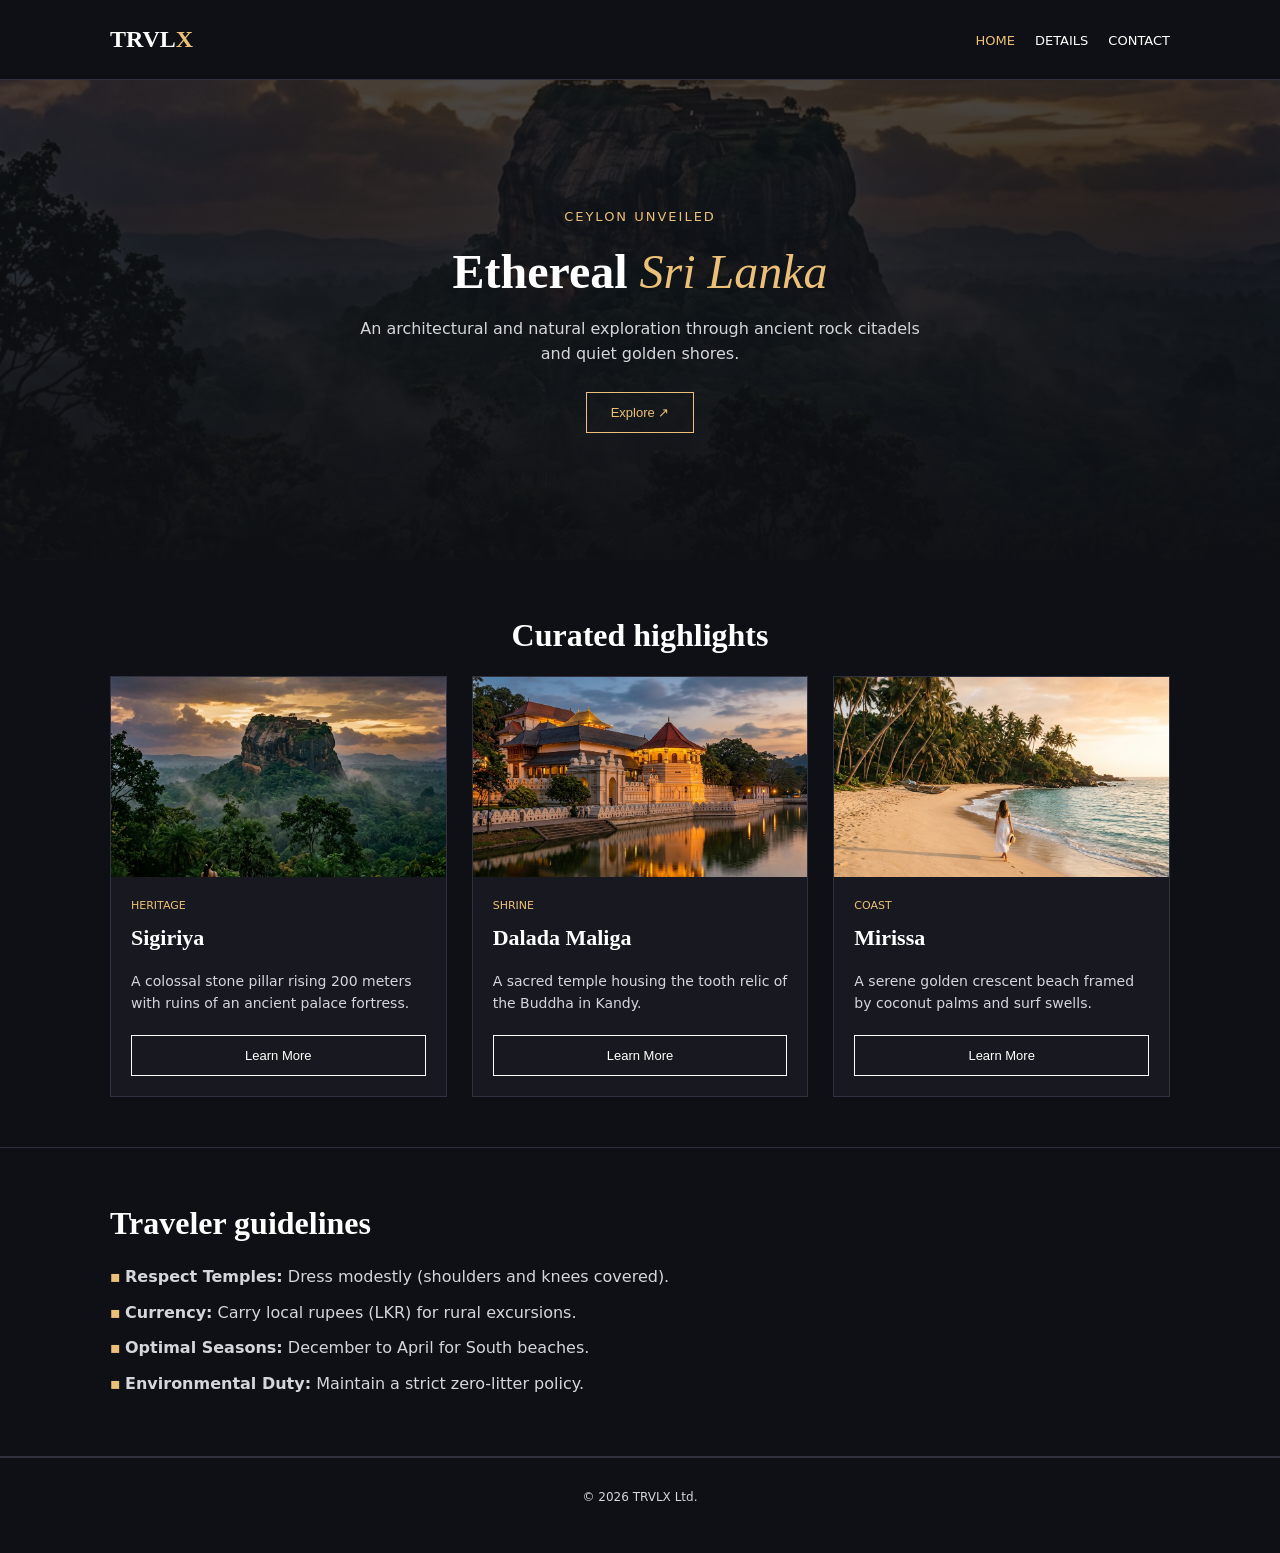
==== commit bf8c931f: "refactor: minify CSS, remove unused URL parameter handling in app.js, and fix minor HTML typo" ====
--- a/index.html
+++ b/index.html
@@ -41,7 +41,7 @@
             <span class="card-tag">Heritage</span>
             <h3>Sigiriya</h3>
             <p>A colossal stone pillar rising 200 meters with ruins of an ancient palace fortress.</p>
-            <button class="btn" onclick="location.href='details.html?goto=sigiriya'">Learn More</button>
+            <button class="btn" onclick="location.href='details.html'">Learn More</button>
           </div>
         </div>
 
@@ -51,7 +51,7 @@
             <span class="card-tag">Shrine</span>
             <h3>Dalada Maliga</h3>
             <p>A sacred temple housing the tooth relic of the Buddha in Kandy.</p>
-            <button class="btn" onclick="location.href='details.html?goto=dalada'">Learn More</button>
+            <button class="btn" onclick="location.href='details.html'">Learn More</button>
           </div>
         </div>
 
@@ -61,7 +61,7 @@
             <span class="card-tag">Coast</span>
             <h3>Mirissa</h3>
             <p>A serene golden crescent beach framed by coconut palms and surf swells.</p>
-            <button class="btn" onclick="location.href='details.html?goto=mirissa'">Learn More</button>
+            <button class="btn" onclick="location.href='details.html'">Learn More</button>
           </div>
         </div>
       </div>
--- a/styles.css
+++ b/styles.css
@@ -1,351 +1,75 @@
-/* travelX (TRVLX) - Short, Beginner-Friendly CSS */
-@import url("https://fonts.googleapis.com/css2?family=Playfair+Display:ital,wght@0,600;0,800;1,400&family=Geist:wght@300;400;500;600&display=swap");
+* { box-sizing: border-box; margin: 0; padding: 0; border-radius: 0 !important; }
+body { background-color: #0f1015; color: #d5d6dc; font-family: system-ui, sans-serif; font-size: 16px; line-height: 1.6; padding-top: 80px; }
 
-* {
-  box-sizing: border-box;
-  margin: 0;
-  padding: 0;
-  border-radius: 0 !important;
+h1, h2, h3 { font-family: Georgia, serif; color: #ffffff; margin-bottom: 15px; }
+h1 { font-size: 48px; line-height: 1.2; }
+h2 { font-size: 32px; }
+h3 { font-size: 22px; }
+p { margin-bottom: 15px; }
+a { color: #ffffff; text-decoration: none; transition: color 0.2s ease; }
+a:hover, nav a.active { color: #ecc078; }
+
+.container { width: 100%; max-width: 1100px; margin: 0 auto; padding: 0 20px; }
+.section { padding: 50px 0; border-bottom: 1px solid #2f313e; }
+
+header { position: fixed; top: 0; left: 0; width: 100%; height: 80px; background-color: #0f1015; border-bottom: 1px solid #2f313e; z-index: 100; }
+.nav-container { display: flex; justify-content: space-between; align-items: center; height: 100%; }
+.logo { font-family: Georgia, serif; font-size: 24px; font-weight: 800; }
+.logo span { color: #ecc078; }
+nav ul { display: flex; list-style: none; gap: 20px; }
+nav a { font-size: 13px; text-transform: uppercase; font-weight: 500; }
+
+.hero { min-height: 480px; display: flex; align-items: center; justify-content: center; text-align: center; background: linear-gradient(rgba(15, 16, 21, 0.75), rgba(15, 16, 21, 0.95)), url("assets/sigiriya.png") no-repeat center/cover; }
+.hero-subtitle { font-size: 13px; color: #ecc078; text-transform: uppercase; letter-spacing: 2px; margin-bottom: 15px; display: block; }
+.hero h1 em { font-style: italic; color: #ecc078; font-weight: 400; }
+.hero p { max-width: 580px; margin: 0 auto 25px auto; }
+
+.btn { display: inline-block; padding: 12px 24px; background-color: transparent; color: #ffffff; border: 1px solid #ffffff; font-size: 13px; cursor: pointer; transition: all 0.2s ease; }
+.btn:hover { background-color: #ffffff; color: #0f1015; }
+.btn:active { transform: scale(0.97); }
+.btn-accent { border-color: #ecc078; color: #ecc078; }
+.btn-accent:hover { background-color: #ecc078; color: #0f1015; }
+
+.cards-grid { display: grid; grid-template-columns: repeat(auto-fit, minmax(300px, 1fr)); gap: 25px; }
+.card { background-color: #181920; border: 1px solid #2f313e; display: flex; flex-direction: column; transition: border-color 0.2s ease; }
+.card:hover { border-color: #ecc078; }
+.card-img-wrapper { height: 200px; }
+.card-img { width: 100%; height: 100%; object-fit: cover; }
+.card-content { padding: 20px; display: flex; flex-direction: column; flex: 1; }
+.card-tag { font-size: 11px; color: #ecc078; text-transform: uppercase; margin-bottom: 5px; }
+.card-content p { font-size: 14px; margin-bottom: 20px; flex: 1; }
+
+ul.guidelines-list { list-style: none; }
+ul.guidelines-list li { margin-bottom: 10px; padding-left: 15px; position: relative; }
+ul.guidelines-list li::before { content: "▪"; color: #ecc078; position: absolute; left: 0; }
+ol.itinerary-steps { padding-left: 20px; margin-top: 15px; }
+ol.itinerary-steps li { margin-bottom: 10px; }
+
+.table-wrapper { width: 100%; overflow-x: auto; border: 1px solid #2f313e; }
+.travel-table { width: 100%; border-collapse: collapse; }
+.travel-table th, .travel-table td { padding: 12px 15px; border-bottom: 1px solid #2f313e; text-align: left; }
+.travel-table th { background-color: #181920; font-size: 12px; text-transform: uppercase; }
+
+.select-box, .detail-card, .form-box { background-color: #181920; border: 1px solid #2f313e; padding: 20px; margin-top: 20px; animation: fadeIn 0.4s ease both; }
+.select-control, .form-input { width: 100%; padding: 12px; background-color: #0f1015; color: #ffffff; border: 1px solid #2f313e; font-family: inherit; font-size: 14px; outline: none; transition: border-color 0.2s ease; }
+.select-control:focus, .form-input:focus { border-color: #ecc078; }
+.detail-img { width: 100%; height: 320px; object-fit: cover; margin-bottom: 20px; }
+.detail-header { display: flex; justify-content: space-between; border-bottom: 1px solid #2f313e; padding-bottom: 10px; margin-bottom: 20px; }
+.hidden { display: none !important; }
+.form-box { max-width: 600px; }
+.form-group { margin-bottom: 15px; }
+.form-label { display: block; font-size: 12px; margin-bottom: 5px; }
+
+.modal-overlay { position: fixed; top: 0; left: 0; width: 100%; height: 100%; background-color: rgba(0, 0, 0, 0.8); display: none; justify-content: center; align-items: center; z-index: 1000; }
+.modal-overlay.active { display: flex; animation: fadeIn 0.3s ease both; }
+.modal-box { background-color: #181920; border: 1px solid #ecc078; padding: 30px; max-width: 450px; width: 90%; text-align: center; }
+.modal-box h3 { color: #ecc078; font-size: 22px; margin-bottom: 10px; }
+.modal-box p { margin-bottom: 20px; }
+
+footer { padding: 30px 0; text-align: center; border-top: 1px solid #2f313e; font-size: 12px; }
+@keyframes fadeIn { from { opacity: 0; } to { opacity: 1; } }
+
+@media (max-width: 768px) {
+  nav ul { gap: 10px; }
+  .detail-header { flex-direction: column; }
 }
-body {
-  background-color: #0f1015;
-  color: #d5d6dc;
-  font-family: "Geist", sans-serif;
-  font-size: 16px;
-  line-height: 1.6;
-  padding-top: 80px;
-}
-
-/* Typography */
-h1,
-h2,
-h3 {
-  font-family: "Playfair Display", Georgia, serif;
-  color: #ffffff;
-  margin-bottom: 15px;
-}
-h1 {
-  font-size: 48px;
-  line-height: 1.2;
-}
-h2 {
-  font-size: 32px;
-}
-h3 {
-  font-size: 22px;
-}
-p {
-  margin-bottom: 15px;
-}
-a {
-  color: #ffffff;
-  text-decoration: none;
-  transition: color 0.2s ease;
-}
-a:hover,
-nav a.active {
-  color: #ecc078;
-}
-
-/* Layout & Navigation */
-.container {
-  width: 100%;
-  max-width: 1100px;
-  margin: 0 auto;
-  padding: 0 20px;
-}
-.section {
-  padding: 50px 0;
-  border-bottom: 1px solid #2f313e;
-}
-header {
-  position: fixed;
-  top: 0;
-  left: 0;
-  width: 100%;
-  height: 80px;
-  background-color: #0f1015;
-  border-bottom: 1px solid #2f313e;
-  z-index: 100;
-}
-.nav-container {
-  display: flex;
-  justify-content: space-between;
-  align-items: center;
-  height: 100%;
-}
-.logo {
-  font-family: "Playfair Display", Georgia, serif;
-  font-size: 24px;
-  font-weight: 800;
-}
-.logo span {
-  color: #ecc078;
-}
-nav ul {
-  display: flex;
-  list-style: none;
-  gap: 20px;
-}
-nav a {
-  font-size: 13px;
-  text-transform: uppercase;
-  font-weight: 500;
-}
-
-/* Hero */
-.hero {
-  min-height: 480px;
-  display: flex;
-  align-items: center;
-  justify-content: center;
-  text-align: center;
-  background:
-    linear-gradient(rgba(15, 16, 21, 0.75), rgba(15, 16, 21, 0.95)),
-    url("assets/sigiriya.png") no-repeat center/cover;
-}
-.hero-subtitle {
-  font-size: 13px;
-  color: #ecc078;
-  text-transform: uppercase;
-  letter-spacing: 2px;
-  margin-bottom: 15px;
-  display: block;
-}
-.hero h1 em {
-  font-style: italic;
-  color: #ecc078;
-  font-weight: 400;
-}
-.hero p {
-  max-width: 580px;
-  margin: 0 auto 25px auto;
-  font-size: 16px;
-}
-
-/* Buttons */
-.btn {
-  display: inline-block;
-  padding: 12px 24px;
-  background-color: transparent;
-  color: #ffffff;
-  border: 1px solid #ffffff;
-  font-size: 13px;
-  cursor: pointer;
-  transition: all 0.2s ease;
-}
-.btn:hover {
-  background-color: #ffffff;
-  color: #0f1015;
-}
-.btn:active {
-  transform: scale(0.97);
-}
-.btn-accent {
-  border-color: #ecc078;
-  color: #ecc078;
-}
-.btn-accent:hover {
-  background-color: #ecc078;
-  color: #0f1015;
-}
-
-/* Cards Grid */
-.cards-grid {
-  display: grid;
-  grid-template-columns: repeat(auto-fit, minmax(300px, 1fr));
-  gap: 25px;
-}
-.card {
-  background-color: #181920;
-  border: 1px solid #2f313e;
-  display: flex;
-  flex-direction: column;
-  transition: border-color 0.2s ease;
-}
-.card:hover {
-  border-color: #ecc078;
-}
-.card-img-wrapper {
-  height: 200px;
-}
-.card-img {
-  width: 100%;
-  height: 100%;
-  object-fit: cover;
-}
-.card-content {
-  padding: 20px;
-  display: flex;
-  flex-direction: column;
-  flex: 1;
-}
-.card-tag {
-  font-size: 11px;
-  color: #ecc078;
-  text-transform: uppercase;
-  margin-bottom: 5px;
-}
-.card-content p {
-  font-size: 14px;
-  margin-bottom: 20px;
-  flex: 1;
-}
-
-/* Lists & Tables */
-ul.guidelines-list {
-  list-style: none;
-}
-ul.guidelines-list li {
-  margin-bottom: 10px;
-  padding-left: 15px;
-  position: relative;
-}
-ul.guidelines-list li::before {
-  content: "▪";
-  color: #ecc078;
-  position: absolute;
-  left: 0;
-}
-ol.itinerary-steps {
-  padding-left: 20px;
-  margin-top: 15px;
-}
-ol.itinerary-steps li {
-  margin-bottom: 10px;
-}
-.table-wrapper {
-  width: 100%;
-  overflow-x: auto;
-  border: 1px solid #2f313e;
-}
-.travel-table {
-  width: 100%;
-  border-collapse: collapse;
-}
-.travel-table th,
-.travel-table td {
-  padding: 12px 15px;
-  border-bottom: 1px solid #2f313e;
-  text-align: left;
-}
-.travel-table th {
-  background-color: #181920;
-  color: #ffffff;
-  font-size: 12px;
-  text-transform: uppercase;
-}
-
-/* Boxes & Inputs */
-.select-box,
-.detail-card,
-.form-box {
-  background-color: #181920;
-  border: 1px solid #2f313e;
-  padding: 20px;
-  margin-top: 20px;
-  animation: fadeIn 0.4s ease both;
-}
-.select-control,
-.form-input {
-  width: 100%;
-  padding: 12px;
-  background-color: #0f1015;
-  color: #ffffff;
-  border: 1px solid #2f313e;
-  font-family: inherit;
-  font-size: 14px;
-  outline: none;
-  transition: border-color 0.2s ease;
-}
-.select-control:focus,
-.form-input:focus {
-  border-color: #ecc078;
-}
-.detail-img {
-  width: 100%;
-  height: 320px;
-  object-fit: cover;
-  margin-bottom: 20px;
-}
-.detail-header {
-  display: flex;
-  justify-content: space-between;
-  border-bottom: 1px solid #2f313e;
-  padding-bottom: 10px;
-  margin-bottom: 20px;
-}
-.hidden {
-  display: none !important;
-}
-.form-box {
-  max-width: 600px;
-}
-.form-group {
-  margin-bottom: 15px;
-}
-.form-label {
-  display: block;
-  font-size: 12px;
-  margin-bottom: 5px;
-}
-
-/* Success Modal Overlay */
-.modal-overlay {
-  position: fixed;
-  top: 0;
-  left: 0;
-  width: 100%;
-  height: 100%;
-  background-color: rgba(0, 0, 0, 0.8);
-  display: none;
-  justify-content: center;
-  align-items: center;
-  z-index: 1000;
-}
-.modal-overlay.active {
-  display: flex;
-  animation: fadeIn 0.3s ease both;
-}
-.modal-box {
-  background-color: #181920;
-  border: 1px solid #ecc078;
-  padding: 30px;
-  max-width: 450px;
-  width: 90%;
-  text-align: center;
-}
-.modal-box h3 {
-  color: #ecc078;
-  font-size: 22px;
-  margin-bottom: 10px;
-}
-.modal-box p {
-  margin-bottom: 20px;
-}
-
-/* Footer & Basic Animation */
-footer {
-  padding: 30px 0;
-  text-align: center;
-  border-top: 1px solid #2f313e;
-  font-size: 12px;
-}
-@keyframes fadeIn {
-  from {
-    opacity: 0;
-  }
-  to {
-    opacity: 1;
-  }
-}
-
-/* Mobile Adaptations */
-@media (max-width: 768px) {
-  nav ul {
-    gap: 10px;
-  }
-  .detail-header {
-    flex-direction: column;
-  }
-}
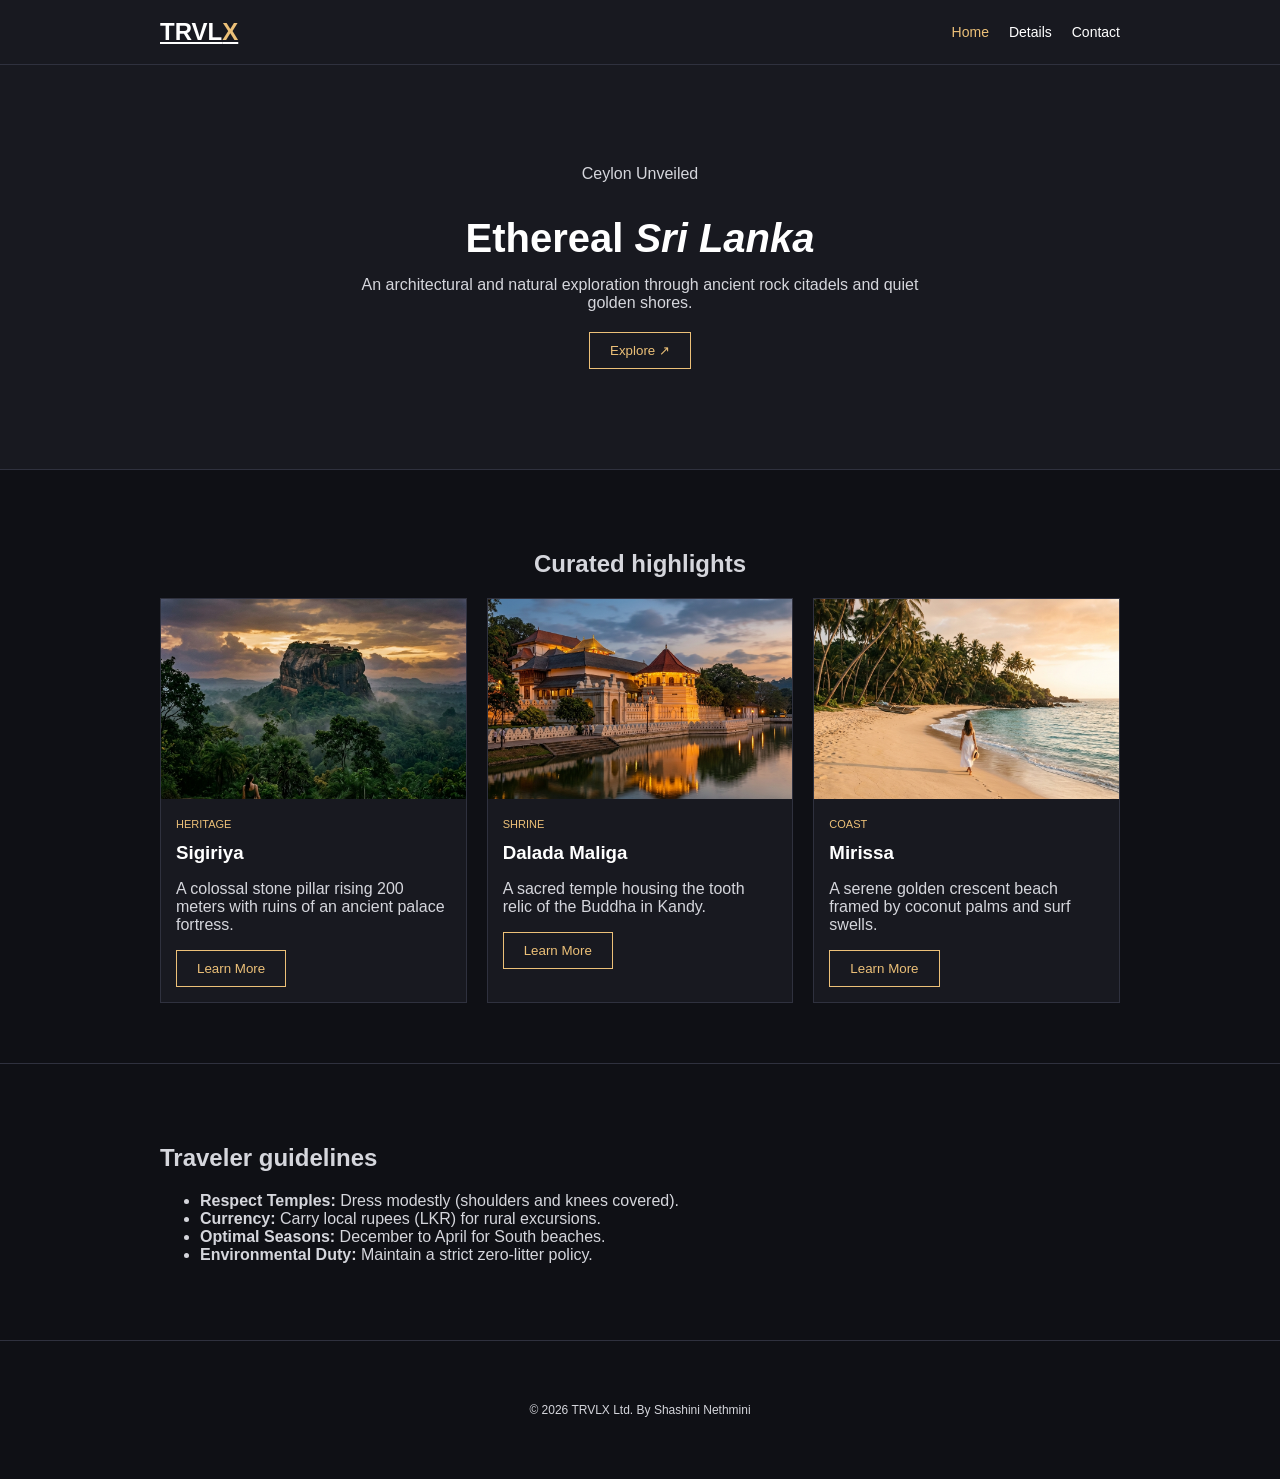
==== commit 15c396a3: "feat: update footer copyright and enhance styling with animations, transitions, and new table compon" ====
--- a/index.html
+++ b/index.html
@@ -27,18 +27,18 @@
       <span class="hero-subtitle">Ceylon Unveiled</span>
       <h1>Ethereal <em>Sri Lanka</em></h1>
       <p>An architectural and natural exploration through ancient rock citadels and quiet golden shores.</p>
-      <button class="btn btn-accent" onclick="location.href='details.html'">Explore ↗</button>
+      <button class="btn accent" onclick="location.href='details.html'">Explore ↗</button>
     </div>
   </section>
 
   <section class="section">
     <div class="container">
       <h2 style="text-align: center;">Curated highlights</h2>
-      <div class="cards-grid">
+      <div class="grid">
         <div class="card">
-          <div class="card-img-wrapper"><img class="card-img" src="assets/sigiriya.png" alt="Sigiriya"></div>
+          <img src="assets/sigiriya.png" alt="Sigiriya">
           <div class="card-content">
-            <span class="card-tag">Heritage</span>
+            <span class="tag">Heritage</span>
             <h3>Sigiriya</h3>
             <p>A colossal stone pillar rising 200 meters with ruins of an ancient palace fortress.</p>
             <button class="btn" onclick="location.href='details.html'">Learn More</button>
@@ -46,9 +46,9 @@
         </div>
 
         <div class="card">
-          <div class="card-img-wrapper"><img class="card-img" src="assets/dalada.png" alt="Dalada Maliga"></div>
+          <img src="assets/dalada.png" alt="Dalada Maliga">
           <div class="card-content">
-            <span class="card-tag">Shrine</span>
+            <span class="tag">Shrine</span>
             <h3>Dalada Maliga</h3>
             <p>A sacred temple housing the tooth relic of the Buddha in Kandy.</p>
             <button class="btn" onclick="location.href='details.html'">Learn More</button>
@@ -56,9 +56,9 @@
         </div>
 
         <div class="card">
-          <div class="card-img-wrapper"><img class="card-img" src="assets/mirissa.png" alt="Mirissa"></div>
+          <img src="assets/mirissa.png" alt="Mirissa">
           <div class="card-content">
-            <span class="card-tag">Coast</span>
+            <span class="tag">Coast</span>
             <h3>Mirissa</h3>
             <p>A serene golden crescent beach framed by coconut palms and surf swells.</p>
             <button class="btn" onclick="location.href='details.html'">Learn More</button>
@@ -71,7 +71,7 @@
   <section class="section">
     <div class="container">
       <h2>Traveler guidelines</h2>
-      <ul class="guidelines-list">
+      <ul class="guidelines">
         <li><strong>Respect Temples:</strong> Dress modestly (shoulders and knees covered).</li>
         <li><strong>Currency:</strong> Carry local rupees (LKR) for rural excursions.</li>
         <li><strong>Optimal Seasons:</strong> December to April for South beaches.</li>
@@ -82,7 +82,7 @@
 
   <footer>
     <div class="container">
-      <p>&copy; 2026 TRVLX Ltd.</p>
+      <p>&copy; 2026 TRVLX Ltd. By Shashini Nethmini</p>
     </div>
   </footer>
 
--- a/styles.css
+++ b/styles.css
@@ -1,75 +1,231 @@
-* { box-sizing: border-box; margin: 0; padding: 0; border-radius: 0 !important; }
-body { background-color: #0f1015; color: #d5d6dc; font-family: system-ui, sans-serif; font-size: 16px; line-height: 1.6; padding-top: 80px; }
-
-h1, h2, h3 { font-family: Georgia, serif; color: #ffffff; margin-bottom: 15px; }
-h1 { font-size: 48px; line-height: 1.2; }
-h2 { font-size: 32px; }
-h3 { font-size: 22px; }
-p { margin-bottom: 15px; }
-a { color: #ffffff; text-decoration: none; transition: color 0.2s ease; }
-a:hover, nav a.active { color: #ecc078; }
-
-.container { width: 100%; max-width: 1100px; margin: 0 auto; padding: 0 20px; }
-.section { padding: 50px 0; border-bottom: 1px solid #2f313e; }
-
-header { position: fixed; top: 0; left: 0; width: 100%; height: 80px; background-color: #0f1015; border-bottom: 1px solid #2f313e; z-index: 100; }
-.nav-container { display: flex; justify-content: space-between; align-items: center; height: 100%; }
-.logo { font-family: Georgia, serif; font-size: 24px; font-weight: 800; }
-.logo span { color: #ecc078; }
-nav ul { display: flex; list-style: none; gap: 20px; }
-nav a { font-size: 13px; text-transform: uppercase; font-weight: 500; }
-
-.hero { min-height: 480px; display: flex; align-items: center; justify-content: center; text-align: center; background: linear-gradient(rgba(15, 16, 21, 0.75), rgba(15, 16, 21, 0.95)), url("assets/sigiriya.png") no-repeat center/cover; }
-.hero-subtitle { font-size: 13px; color: #ecc078; text-transform: uppercase; letter-spacing: 2px; margin-bottom: 15px; display: block; }
-.hero h1 em { font-style: italic; color: #ecc078; font-weight: 400; }
-.hero p { max-width: 580px; margin: 0 auto 25px auto; }
-
-.btn { display: inline-block; padding: 12px 24px; background-color: transparent; color: #ffffff; border: 1px solid #ffffff; font-size: 13px; cursor: pointer; transition: all 0.2s ease; }
-.btn:hover { background-color: #ffffff; color: #0f1015; }
-.btn:active { transform: scale(0.97); }
-.btn-accent { border-color: #ecc078; color: #ecc078; }
-.btn-accent:hover { background-color: #ecc078; color: #0f1015; }
-
-.cards-grid { display: grid; grid-template-columns: repeat(auto-fit, minmax(300px, 1fr)); gap: 25px; }
-.card { background-color: #181920; border: 1px solid #2f313e; display: flex; flex-direction: column; transition: border-color 0.2s ease; }
-.card:hover { border-color: #ecc078; }
-.card-img-wrapper { height: 200px; }
-.card-img { width: 100%; height: 100%; object-fit: cover; }
-.card-content { padding: 20px; display: flex; flex-direction: column; flex: 1; }
-.card-tag { font-size: 11px; color: #ecc078; text-transform: uppercase; margin-bottom: 5px; }
-.card-content p { font-size: 14px; margin-bottom: 20px; flex: 1; }
-
-ul.guidelines-list { list-style: none; }
-ul.guidelines-list li { margin-bottom: 10px; padding-left: 15px; position: relative; }
-ul.guidelines-list li::before { content: "▪"; color: #ecc078; position: absolute; left: 0; }
-ol.itinerary-steps { padding-left: 20px; margin-top: 15px; }
-ol.itinerary-steps li { margin-bottom: 10px; }
-
-.table-wrapper { width: 100%; overflow-x: auto; border: 1px solid #2f313e; }
-.travel-table { width: 100%; border-collapse: collapse; }
-.travel-table th, .travel-table td { padding: 12px 15px; border-bottom: 1px solid #2f313e; text-align: left; }
-.travel-table th { background-color: #181920; font-size: 12px; text-transform: uppercase; }
-
-.select-box, .detail-card, .form-box { background-color: #181920; border: 1px solid #2f313e; padding: 20px; margin-top: 20px; animation: fadeIn 0.4s ease both; }
-.select-control, .form-input { width: 100%; padding: 12px; background-color: #0f1015; color: #ffffff; border: 1px solid #2f313e; font-family: inherit; font-size: 14px; outline: none; transition: border-color 0.2s ease; }
-.select-control:focus, .form-input:focus { border-color: #ecc078; }
-.detail-img { width: 100%; height: 320px; object-fit: cover; margin-bottom: 20px; }
-.detail-header { display: flex; justify-content: space-between; border-bottom: 1px solid #2f313e; padding-bottom: 10px; margin-bottom: 20px; }
-.hidden { display: none !important; }
-.form-box { max-width: 600px; }
-.form-group { margin-bottom: 15px; }
-.form-label { display: block; font-size: 12px; margin-bottom: 5px; }
-
-.modal-overlay { position: fixed; top: 0; left: 0; width: 100%; height: 100%; background-color: rgba(0, 0, 0, 0.8); display: none; justify-content: center; align-items: center; z-index: 1000; }
-.modal-overlay.active { display: flex; animation: fadeIn 0.3s ease both; }
-.modal-box { background-color: #181920; border: 1px solid #ecc078; padding: 30px; max-width: 450px; width: 90%; text-align: center; }
-.modal-box h3 { color: #ecc078; font-size: 22px; margin-bottom: 10px; }
-.modal-box p { margin-bottom: 20px; }
-
-footer { padding: 30px 0; text-align: center; border-top: 1px solid #2f313e; font-size: 12px; }
-@keyframes fadeIn { from { opacity: 0; } to { opacity: 1; } }
-
-@media (max-width: 768px) {
-  nav ul { gap: 10px; }
-  .detail-header { flex-direction: column; }
-}
+* {
+  box-sizing: border-box;
+}
+
+body {
+  background-color: #0f1015;
+  color: #d5d6dc;
+  font-family: sans-serif;
+  margin: 0;
+  padding: 0;
+}
+
+.container {
+  max-width: 1000px;
+  margin: 0 auto;
+  padding: 20px;
+}
+
+header {
+  background-color: #181920;
+  border-bottom: 1px solid #2f313e;
+}
+
+header .container {
+  display: flex;
+  justify-content: space-between;
+  align-items: center;
+  height: 64px;
+}
+
+.logo {
+  font-size: 24px;
+  font-weight: bold;
+  color: #ffffff;
+}
+
+.logo span {
+  color: #ecc078;
+}
+
+nav ul {
+  display: flex;
+  list-style: none;
+  gap: 20px;
+}
+
+nav a {
+  color: #ffffff;
+  text-decoration: none;
+  font-size: 14px;
+}
+
+nav a:hover, nav a.active {
+  color: #ecc078;
+}
+
+.hero {
+  background-color: #181920;
+  padding: 80px 20px;
+  text-align: center;
+  border-bottom: 1px solid #2f313e;
+}
+
+.hero h1 {
+  font-size: 40px;
+  color: #ffffff;
+  margin-bottom: 15px;
+}
+
+.hero p {
+  max-width: 600px;
+  margin: 0 auto 20px auto;
+}
+
+.btn {
+  display: inline-block;
+  padding: 10px 20px;
+  background-color: transparent;
+  color: #ecc078;
+  border: 1px solid #ecc078;
+  cursor: pointer;
+  transition: background-color 0.5s ease, transform 0.5s ease;
+}
+
+.btn:hover {
+  background-color: #ecc078;
+  color: #0f1015;
+  transform: translateY(-4);
+}
+
+.grid {
+  display: flex;
+  flex-wrap: wrap;
+  gap: 20px;
+  margin-top: 20px;
+}
+
+.card {
+  background-color: #181920;
+  border: 1px solid #2f313e;
+  flex: 1 1 300px;
+  display: flex;
+  flex-direction: column;
+  transition: border-color 0.2s ease, transform 0.2s ease;
+}
+
+.card:hover {
+  border-color: #ecc078;
+  transform: translateY(-4px);
+}
+
+.card img {
+  width: 100%;
+  height: 200px;
+  object-fit: cover;
+}
+
+.card-content {
+  padding: 15px;
+}
+
+.tag {
+  color: #ecc078;
+  font-size: 11px;
+  text-transform: uppercase;
+}
+
+.card-content h3 {
+  color: #ffffff;
+  margin: 10px 0;
+}
+
+.section {
+  padding: 40px 0;
+  border-bottom: 1px solid #2f313e;
+}
+
+table {
+  width: 100%;
+  border-collapse: collapse;
+  margin-top: 20px;
+}
+
+th, td {
+  padding: 12px 15px;
+  border-bottom: 1px solid #2f313e;
+  text-align: left;
+}
+
+th {
+  background-color: #181920;
+  color: #ffffff;
+  font-size: 12px;
+  text-transform: uppercase;
+}
+
+tr:hover {
+  background-color: rgba(255, 255, 255, 0.02);
+}
+
+.box {
+  background-color: #181920;
+  border: 1px solid #2f313e;
+  padding: 20px;
+  margin-top: 20px;
+}
+
+label {
+  display: block;
+  margin-bottom: 5px;
+  color: #ffffff;
+  font-size: 12px;
+}
+
+input, select, textarea {
+  width: 100%;
+  padding: 10px;
+  background-color: #0f1015;
+  color: #ffffff;
+  border: 1px solid #2f313e;
+  margin-bottom: 15px;
+  font-family: inherit;
+}
+
+.detail-img {
+  width: 100%;
+  height: 300px;
+  object-fit: cover;
+  margin-bottom: 15px;
+}
+
+.detail-header {
+  display: flex;
+  justify-content: space-between;
+  border-bottom: 1px solid #2f313e;
+  padding-bottom: 10px;
+  margin-bottom: 15px;
+}
+
+.hidden {
+  display: none;
+}
+
+dialog {
+  background-color: #181920;
+  border: 1px solid #ecc078;
+  padding: 30px;
+  color: #ffffff;
+  text-align: center;
+}
+
+footer {
+  padding: 30px 0;
+  text-align: center;
+  font-size: 12px;
+}
+
+@keyframes fadeIn {
+  from {
+    opacity: 0;
+    transform: translateY(10px);
+  }
+  to {
+    opacity: 1;
+    transform: translateY(0);
+  }
+}
+
+.hero, .section, .box, dialog[open] {
+  animation: fadeIn 0.5s ease-out;
+}
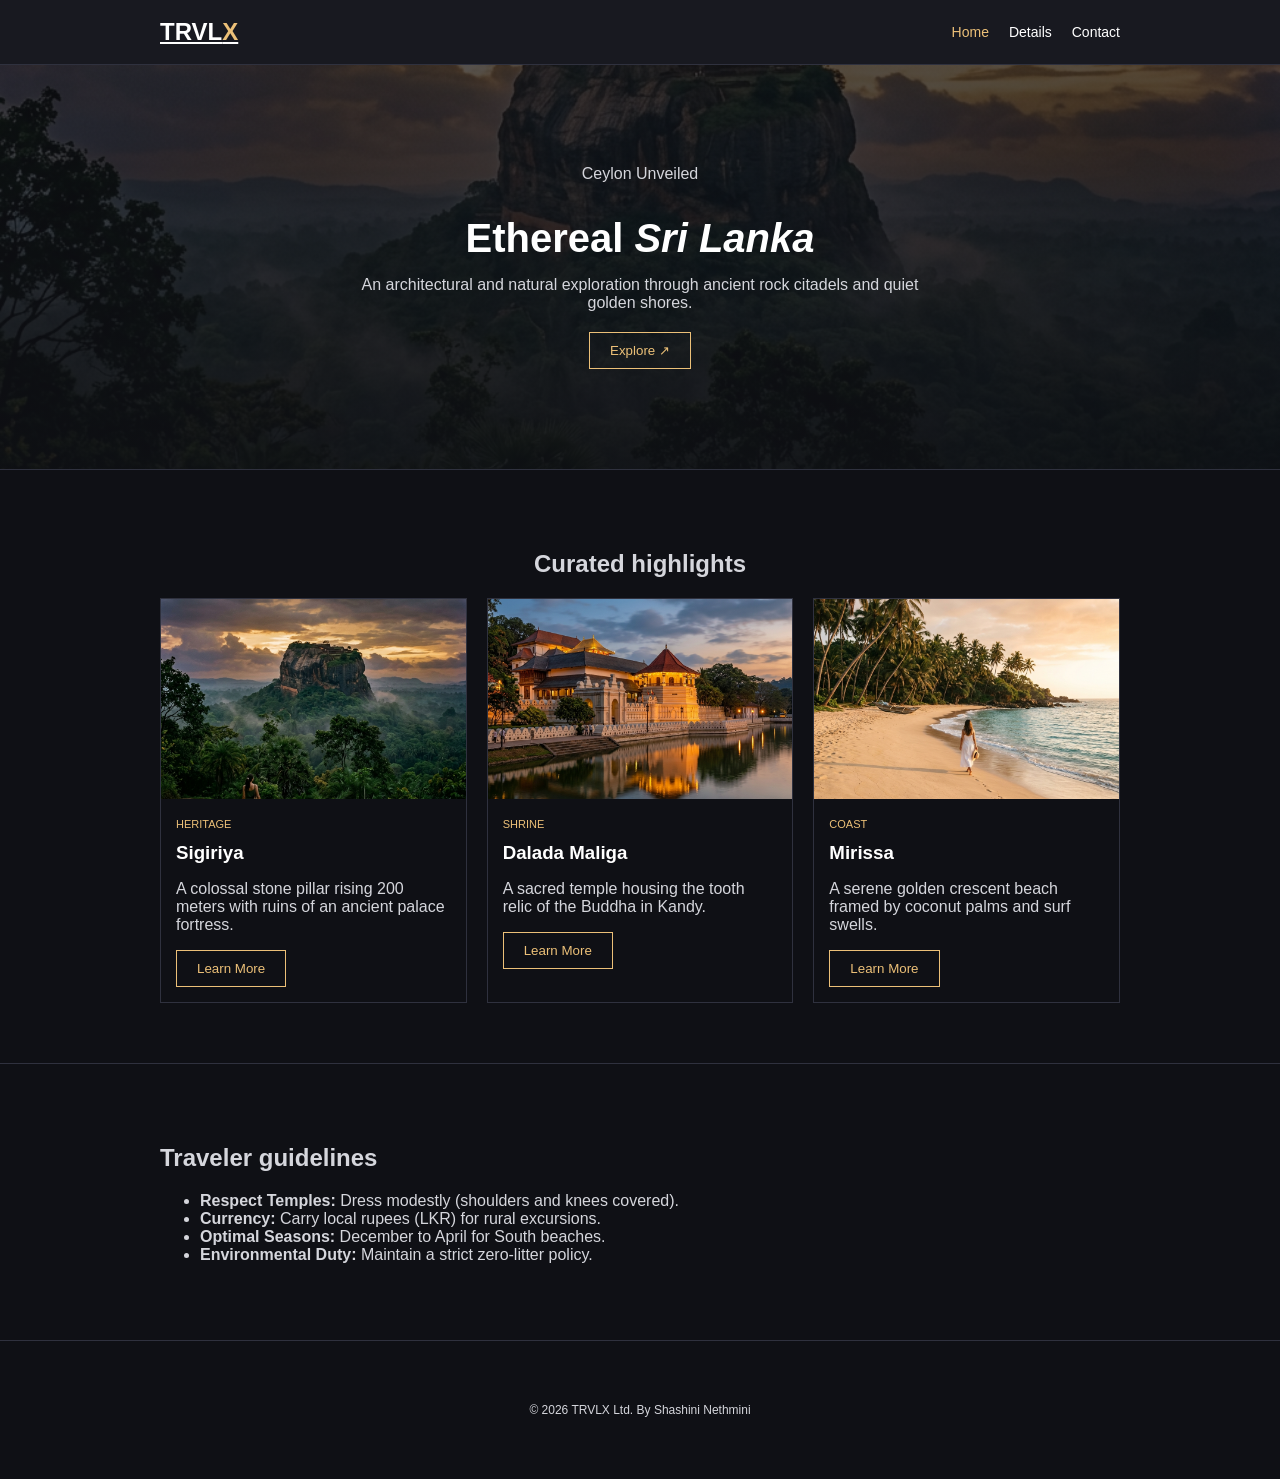
==== commit d5ccface: "feat: add video hero background, implement responsive booking form fields, and modernize UI styles a" ====
--- a/index.html
+++ b/index.html
@@ -23,7 +23,11 @@
   </header>
 
   <section class="hero">
-    <div class="container">
+    <video autoplay loop muted playsinline poster="assets/sigiriya.png" class="hero-video">
+      <source src="assets/intro_sigiriya.mp4" type="video/mp4">
+    </video>
+    <div class="hero-overlay"></div>
+    <div class="container hero-content">
       <span class="hero-subtitle">Ceylon Unveiled</span>
       <h1>Ethereal <em>Sri Lanka</em></h1>
       <p>An architectural and natural exploration through ancient rock citadels and quiet golden shores.</p>
--- a/styles.css
+++ b/styles.css
@@ -10,17 +10,42 @@
   padding: 0;
 }
 
+body.contact-page {
+  background-size: cover;
+  background-position: center;
+  background-attachment: fixed;
+  transition: background-image 1s ease-in-out;
+}
+
+/* Common Backgrounds */
+header, .box, dialog {
+  background-color: #181920;
+}
+
+/* Common Text Colors */
+.logo, .hero h1, .card-content h3, label, dialog, input, select, textarea {
+  color: #ffffff;
+}
+
+.logo span, .tag, .travel-table td:last-child {
+  color: #ecc078;
+}
+
+/* Common Borders */
+header, .hero, .section, .travel-table th, .travel-table td, .detail-header {
+  border-bottom: 1px solid #2f313e;
+}
+
+.card, .box, input, select, textarea {
+  border: 1px solid #2f313e;
+}
+
 .container {
   max-width: 1000px;
   margin: 0 auto;
   padding: 20px;
 }
 
-header {
-  background-color: #181920;
-  border-bottom: 1px solid #2f313e;
-}
-
 header .container {
   display: flex;
   justify-content: space-between;
@@ -31,11 +56,6 @@
 .logo {
   font-size: 24px;
   font-weight: bold;
-  color: #ffffff;
-}
-
-.logo span {
-  color: #ecc078;
 }
 
 nav ul {
@@ -55,15 +75,39 @@
 }
 
 .hero {
-  background-color: #181920;
+  position: relative;
+  overflow: hidden;
   padding: 80px 20px;
   text-align: center;
-  border-bottom: 1px solid #2f313e;
+}
+
+.hero-video {
+  position: absolute;
+  top: 0;
+  left: 0;
+  width: 100%;
+  height: 100%;
+  object-fit: cover;
+  z-index: 1;
+}
+
+.hero-overlay {
+  position: absolute;
+  top: 0;
+  left: 0;
+  width: 100%;
+  height: 100%;
+  background: linear-gradient(rgba(15, 16, 21, 0.7), rgba(15, 16, 21, 0.9));
+  z-index: 2;
+}
+
+.hero-content {
+  position: relative;
+  z-index: 3;
 }
 
 .hero h1 {
   font-size: 40px;
-  color: #ffffff;
   margin-bottom: 15px;
 }
 
@@ -79,13 +123,13 @@
   color: #ecc078;
   border: 1px solid #ecc078;
   cursor: pointer;
-  transition: background-color 0.5s ease, transform 0.5s ease;
+  transition: background-color 0.3s ease, transform 0.3s ease;
 }
 
 .btn:hover {
   background-color: #ecc078;
   color: #0f1015;
-  transform: translateY(-4);
+  transform: translateY(-2px);
 }
 
 .grid {
@@ -96,8 +140,6 @@
 }
 
 .card {
-  background-color: #181920;
-  border: 1px solid #2f313e;
   flex: 1 1 300px;
   display: flex;
   flex-direction: column;
@@ -109,10 +151,13 @@
   transform: translateY(-4px);
 }
 
+.card img, .detail-img {
+  width: 100%;
+  object-fit: cover;
+}
+
 .card img {
-  width: 100%;
   height: 200px;
-  object-fit: cover;
 }
 
 .card-content {
@@ -120,47 +165,55 @@
 }
 
 .tag {
-  color: #ecc078;
   font-size: 11px;
   text-transform: uppercase;
 }
 
 .card-content h3 {
-  color: #ffffff;
   margin: 10px 0;
 }
 
 .section {
   padding: 40px 0;
-  border-bottom: 1px solid #2f313e;
-}
-
-table {
+}
+
+.table-container {
+  overflow-x: auto;
+  padding: 0;
+}
+
+.travel-table {
   width: 100%;
   border-collapse: collapse;
-  margin-top: 20px;
-}
-
-th, td {
-  padding: 12px 15px;
-  border-bottom: 1px solid #2f313e;
+  min-width: 500px;
+}
+
+.travel-table th, .travel-table td {
+  padding: 14px 20px;
   text-align: left;
 }
 
-th {
-  background-color: #181920;
-  color: #ffffff;
-  font-size: 12px;
+.travel-table th {
+  background-color: #1c1d24;
+  font-size: 11px;
   text-transform: uppercase;
-}
-
-tr:hover {
+  letter-spacing: 1px;
+  font-weight: 600;
+}
+
+.travel-table tr:last-child td {
+  border-bottom: none;
+}
+
+.travel-table tr:hover {
   background-color: rgba(255, 255, 255, 0.02);
 }
 
+.travel-table td:last-child {
+  font-weight: bold;
+}
+
 .box {
-  background-color: #181920;
-  border: 1px solid #2f313e;
   padding: 20px;
   margin-top: 20px;
 }
@@ -168,7 +221,6 @@
 label {
   display: block;
   margin-bottom: 5px;
-  color: #ffffff;
   font-size: 12px;
 }
 
@@ -176,23 +228,18 @@
   width: 100%;
   padding: 10px;
   background-color: #0f1015;
-  color: #ffffff;
-  border: 1px solid #2f313e;
   margin-bottom: 15px;
   font-family: inherit;
 }
 
 .detail-img {
-  width: 100%;
   height: 300px;
-  object-fit: cover;
   margin-bottom: 15px;
 }
 
 .detail-header {
   display: flex;
   justify-content: space-between;
-  border-bottom: 1px solid #2f313e;
   padding-bottom: 10px;
   margin-bottom: 15px;
 }
@@ -202,10 +249,8 @@
 }
 
 dialog {
-  background-color: #181920;
   border: 1px solid #ecc078;
   padding: 30px;
-  color: #ffffff;
   text-align: center;
 }
 
